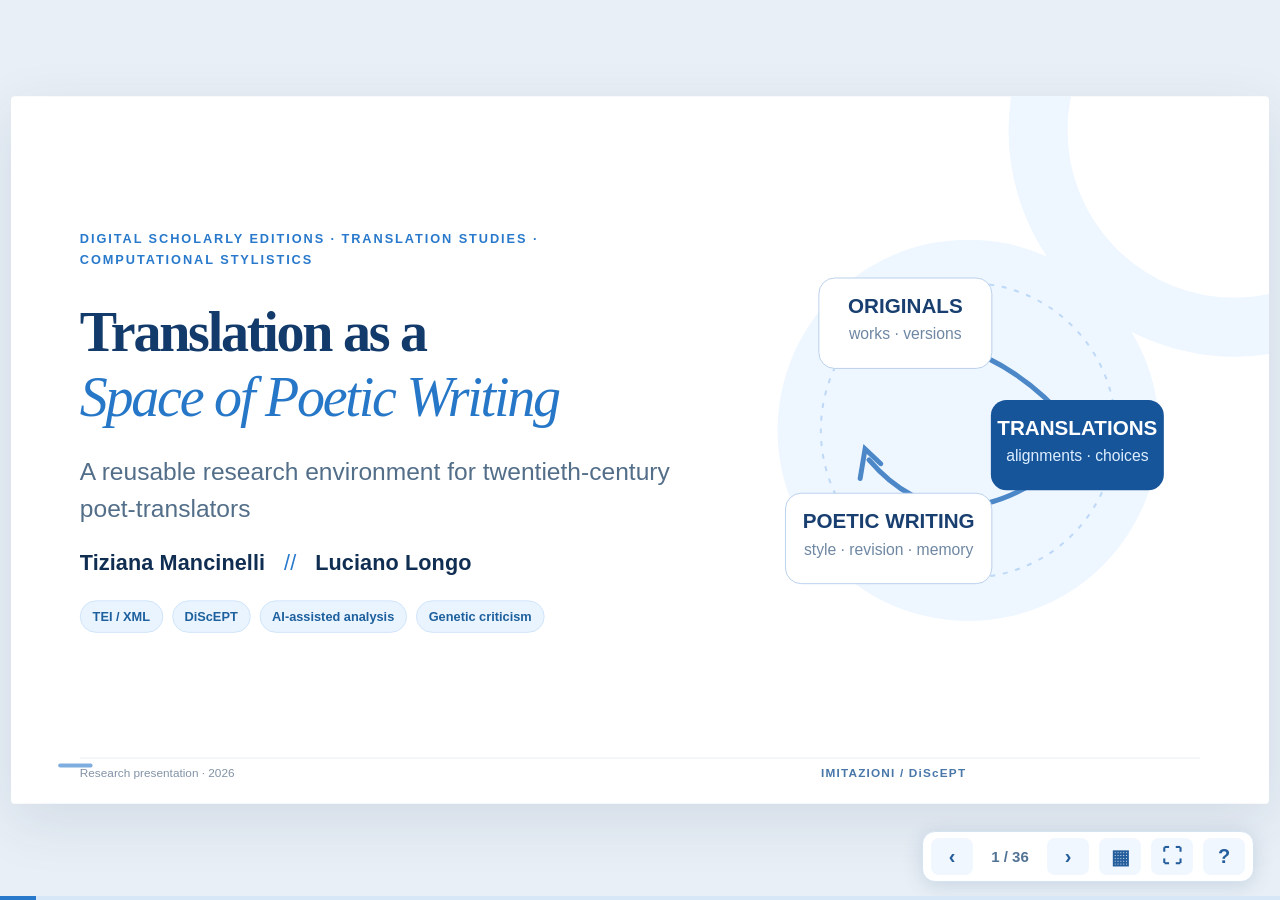
==== Imitazioni_DiScEPT_36_slide_Mancinelli_Longo.html @ 204f2c12 "Add files via upload" ====
<!DOCTYPE html>

<html lang="en"><head><meta charset="utf-8"/><meta content="width=device-width, initial-scale=1" name="viewport"/><title>Imitazioni — DiScEPT, Ontology &amp; Computational Stylistics (36 slides)</title><meta content="Interactive scholarly presentation on Bertolucci translations, the DiScEPT platform, TEI, semantic ontology and computational methods." name="description"/>
<style>
:root{--navy:#102d52;--blue:#1b5aa5;--azure:#2879cb;--sky:#e9f3ff;--ice:#f5f9fe;--ink:#18334f;--gray:#60778d;--line:#d7e5f4;--slide-scale:1}
*{box-sizing:border-box}html,body{margin:0;height:100%;overflow:hidden;background:#e9eff6;font-family:Inter,ui-sans-serif,-apple-system,BlinkMacSystemFont,'Segoe UI',Arial,sans-serif;color:var(--ink)}
button{font:inherit}a{color:var(--blue);text-decoration:underline;text-underline-offset:4px}
a:hover{color:#0a478b}em{font-style:italic}
.slide{position:fixed;inset:0;display:none;overflow:hidden}.slide.active{display:block}
.canvas{width:1280px;height:720px;position:absolute;left:50%;top:50%;transform:translate(-50%,-50%) scale(var(--slide-scale));transform-origin:center center;background:#fff;overflow:hidden;border-radius:4px;box-shadow:0 18px 60px #16385f1c}
.canvas::before{content:'';position:absolute;width:340px;height:340px;right:-195px;top:-195px;border-radius:50%;border:60px solid #eef6ff;pointer-events:none}
.canvas::after{content:'';position:absolute;left:48px;bottom:37px;width:35px;height:4px;border-radius:5px;background:var(--azure);opacity:.6}
.slide-head{position:relative;z-index:2;margin:0 70px;padding-top:35px;height:150px}
.section-kicker{font-size:13px;color:#3675ba;font-weight:800;letter-spacing:.17em;text-transform:uppercase;margin-bottom:11px}
.slide-head h2{margin:0;font-size:43px;line-height:1.1;letter-spacing:-.038em;color:var(--navy);font-weight:770}
.slide-head .sub{margin:10px 0 0;color:#617b96;font-size:20px;line-height:1.3;max-width:1040px}
.slide-content{position:relative;z-index:1;margin:14px 70px 0;height:490px;display:flex;flex-direction:column;justify-content:center}
.slide-content:has(.footer-emphasis){justify-content:space-around}
.slide-footer{position:absolute;left:70px;right:70px;bottom:30px;padding-right:238px;display:flex;align-items:center;justify-content:space-between;gap:20px;padding-top:8px;border-top:1px solid #e6eef7;color:#8293a5;font-size:12px;z-index:1}
.footer-ref{max-width:870px;white-space:nowrap;overflow:hidden;text-overflow:ellipsis}.footer-brand{font-weight:750;letter-spacing:.10em;color:#4977a9}
.slide-index{display:none;color:#6183a5;font-size:14px;font-weight:760;letter-spacing:.07em}
/* cover */
.cover .slide-head{display:none}.cover .slide-content{margin:0;height:680px}.cover .slide-footer{bottom:24px}
.cover-grid{display:grid;grid-template-columns:650px 460px;gap:24px;align-items:center;padding:0 70px;height:100%}
.big-kicker{color:var(--azure);font-size:13px;letter-spacing:.15em;font-weight:850;line-height:1.65;max-width:570px}
.cover h1{font-family:Georgia,'Times New Roman',serif;font-size:57px;font-weight:550;line-height:1.16;letter-spacing:-.04em;color:#123a6a;margin:30px 0 23px}
.cover h1 em{color:#2677c7;font-weight:500}
.lead{color:#536e89;font-size:25px;line-height:1.45;max-width:610px}
.cover-tags{display:flex;flex-wrap:wrap;gap:9px;margin-top:38px}.cover-tags span,.chip{background:#eaf4ff;color:#1d609d;border:1px solid #d0e4fa;border-radius:30px;padding:8px 12px;font-weight:720;font-size:13px}
.cover-graphic{width:460px;height:440px}
.cover-authors{margin-top:24px;color:var(--navy);font-size:22px;font-weight:750;letter-spacing:.005em}
.cover-authors .author-sep{color:var(--azure);font-weight:500;padding:0 13px}
.cover-authors + .cover-tags{margin-top:25px}
/* panels and grids */
.panel{background:#f7fafd;border:1px solid #dce8f6;border-radius:14px;padding:22px 23px;box-shadow:0 5px 16px #245e9508;height:100%;min-width:0}
.panel.accent-blue{border-top:5px solid #2879c9}.panel.accent-soft{border-top:5px solid #81b3de}.panel-heading{display:flex;gap:11px;align-items:center;margin-bottom:14px}.panel h3{font-size:23px;line-height:1.2;margin:0;color:#153b6b}.panel-icon{display:grid;place-items:center;background:#e3f1ff;color:#2370be;border-radius:10px;width:44px;height:44px;font-size:18px;font-weight:830}
.panel-body{font-size:19px;line-height:1.44;color:#536980}.panel-body p{margin:0 0 10px}.present-list{margin:8px 0 0;padding:0 0 0 22px;list-style:none}.present-list li{position:relative;margin:0 0 15px}.present-list li:before{content:'•';position:absolute;left:-22px;font-size:27px;top:-7px;color:var(--azure)}
.three-cards,.card-grid{display:grid;grid-template-columns:repeat(3,1fr);gap:20px}.three-cards{height:355px}
.two-col{display:grid;grid-template-columns:1fr 1fr;gap:22px;min-height:0}.two-col.biggap{gap:34px}.compact-top{margin-top:16px}.footer-emphasis{background:#eaf3fd;border-left:6px solid var(--azure);border-radius:5px;padding:16px 22px;font-size:20px;line-height:1.32;color:#214e7a;margin-top:16px}.small-note{margin-top:14px;font-size:15px;line-height:1.5;color:#73869a}
/* slide 3 timeline */
.timeline{display:grid;grid-template-columns:repeat(4,1fr);gap:0;position:relative;margin:20px 0 35px}.timeline::before{content:'';position:absolute;left:65px;right:65px;top:31px;height:5px;background:#cfe2f7}
.tl-item{position:relative;padding:72px 14px 6px;text-align:center}.tl-date{position:absolute;top:0;left:50%;transform:translateX(-50%);display:grid;place-items:center;width:70px;height:65px;border-radius:14px;color:#fff;background:#2163ad;font-size:19px;font-weight:790;box-shadow:0 0 0 7px #f0f7ff}.tl-item b{font-size:20px;display:block;color:#174676;line-height:1.27;margin:12px 0}.tl-item small{display:block;font-size:16px;color:#617b93;line-height:1.45}
.side-caption{border:1px solid #dbe9f8;background:#f6faff;border-radius:12px;padding:17px 24px;text-align:center;font-size:19px;color:#59758e}.side-caption strong{color:#174c88;margin-right:15px}
/* slide 4 */
.editorial-quote{margin:0;background:#e8f3ff;border:1px solid #c7def7;border-radius:12px;padding:50px 25px;color:#154f95;font-family:Georgia,serif;font-size:43px;text-align:center;font-style:italic;position:relative}.editorial-quote::before{content:'“';font-size:85px;position:absolute;top:-15px;left:21px;color:#a8cbed}.editorial-quote footer{font-family:Arial,sans-serif;font-size:16px;font-style:normal;color:#607e9c;margin-top:20px}
.quote-explainer{font-size:19px;color:#5e7993;line-height:1.5;margin-top:16px}.analysis-stack{display:flex;flex-direction:column;gap:18px}.analysis-row{display:flex;align-items:center;gap:16px;border:1px solid #e1eaf6;background:#fafcff;border-radius:12px;padding:17px}.number-dot{display:grid;place-items:center;flex:0 0 43px;height:43px;background:#2879c9;color:#fff;font-weight:830;border-radius:50%}.analysis-row b{display:block;color:#143d70;font-size:21px}.analysis-row small{font-size:17px;color:#68809a;display:block;margin-top:4px}
/* Q */
.question-grid{display:grid;grid-template-columns:1fr 1fr;gap:20px}.question{display:flex;flex-direction:column;gap:9px;min-height:177px;background:#f4f9ff;border:1px solid #dce9f7;padding:25px;border-radius:13px}.question span{color:#1d6cbf;font-size:16px;font-weight:850;letter-spacing:.1em}.question b{font-size:23px;line-height:1.28;color:#183f72}.question small{font-size:17px;color:#71879a}
/* metrics */
.metrics-row{display:grid;grid-template-columns:repeat(4,1fr);gap:16px}.metric{border-radius:12px;background:#eaf4ff;border:1px solid #d0e4f9;min-height:150px;padding:23px 12px;display:flex;flex-direction:column;align-items:center;justify-content:center;gap:10px;text-align:center}.metric strong{font-size:48px;letter-spacing:-.06em;color:#1c5ba1}.metric span{font-size:16px;color:#496d8f;line-height:1.35}.metric code{font-size:.92em;color:#2463a3}
/* diagrams */
.diagram-svg{display:block;width:100%;max-height:466px;object-fit:contain}.diagram-svg text{dominant-baseline:middle}
/* scaling */
.vertical-flow{display:flex;flex-direction:column;gap:14px}.vertical-flow>div{display:grid;grid-template-columns:54px 1fr;align-items:start;background:#f5faff;border:1px solid #e0ecf9;border-radius:12px;padding:18px;column-gap:12px;min-height:91px}.flow-count{grid-row:span 2;font-size:21px;font-weight:850;color:#2b73b5}.vertical-flow b{color:#174979;font-size:20px}.vertical-flow small{display:block;font-size:16px;line-height:1.3;color:#687f93}
.scaling-illustration{background:#f3f8ff;border:1px solid #dfecf7;border-radius:14px;display:flex;flex-direction:column;align-items:center;justify-content:center;gap:14px;position:relative}.origin-pod{background:#1b5ea7;color:#fff;border-radius:12px;padding:16px 50px;text-align:center;font-size:23px;font-weight:790}.origin-pod small{font-size:15px;font-weight:500;opacity:.87}.scale-lines{height:43px;border-left:3px solid #70a4d1;position:relative}.scale-lines::after{content:'';position:absolute;top:42px;left:-77px;width:154px;border-top:3px solid #70a4d1}.generic-pod{background:white;color:#1b589b;padding:12px;width:300px;text-align:center;border:1px solid #bdd7ee;border-radius:10px;font-weight:720;font-size:17px}
/* code */
.code-illustration{border:1px solid #d7e6f4;border-radius:13px;overflow:hidden;background:#fff}.code-title{padding:13px 18px;background:#eaf4ff;color:#18508b;font-size:17px;font-weight:770}.code-card{margin:0;padding:20px 23px;border:0;white-space:pre-wrap;word-break:break-word;font-family:ui-monospace,SFMono-Regular,Consolas,'Liberation Mono',monospace;font-size:17px;line-height:1.48;background:#f7faff;color:#174a76;max-height:355px;overflow:hidden}.code-caption{padding:12px 17px;color:#6b829b;font-size:14px;background:#fff}.genetic-arrow{background:#1c68b6;color:#fff;font-size:18px;font-weight:730;padding:17px;text-align:center}
/* poems */
.poem-card{border:1px solid #d7e5f3;border-radius:14px;padding:23px 30px;min-height:392px;background:#fafcff;position:relative;overflow:hidden}.poem-card::after{content:'❧';position:absolute;right:24px;bottom:-50px;font-size:160px;color:#deecfa;opacity:.7}.poem-card.blue-paper{background:#eaf4ff}.poem-tag{font-size:13px;color:#2372b8;font-weight:850;letter-spacing:.14em}.poem-card h3{margin:15px 0 5px;font-size:25px;color:#164579}.poem-name{font-family:Georgia,serif;font-size:38px;font-style:italic;color:#164579}.poem-meta{font-size:17px;color:#617b91;line-height:1.4;margin-top:14px}.page-lines{font-family:Georgia,serif;font-size:19px;line-height:1.55;color:#2a4560;display:flex;flex-direction:column;gap:6px;margin-top:21px;position:relative;z-index:2}
/* witness diagram */
.witness-comparison{width:100%;height:350px;display:flex;flex-direction:column;align-items:center}.source-root,.translation-root{border-radius:11px;background:#205e9f;color:#fff;font-size:23px;padding:14px 50px;font-weight:770}.source-root{margin-bottom:20px}.witness-arms{display:grid;grid-template-columns:repeat(3,185px);gap:90px;position:relative}.witness-arms::before{content:'';border-top:3px solid #aacbe9;position:absolute;left:80px;right:80px;top:-13px}.witness{background:#ecf5ff;border:1px solid #bcd8f2;border-radius:12px;padding:13px;text-align:center;font-size:25px;font-weight:850;color:#1e609b;position:relative}.witness small{display:block;font-weight:500;font-size:13px;color:#67839c}.funnel{height:43px;border-left:3px solid #aacbe9}.translation-root{background:#f1f7ff;border:1px solid #a9cae8;color:#1b5b9d}
.three-mini{display:grid;grid-template-columns:repeat(3,1fr);gap:16px}.three-mini>div{border:1px solid #d9e7f5;background:#f6faff;border-radius:10px;padding:16px}.three-mini b{display:block;color:#185390;font-size:18px}.three-mini small{display:block;color:#697f95;font-size:15px;margin-top:5px}.foot-warning{border-left:5px solid #80b1e3;background:#f4f9ff;color:#54728f;font-size:16px;padding:13px 18px;line-height:1.4;margin-top:16px}
/* align */
.align-stages{display:grid;grid-template-columns:1fr 37px 1fr 37px 1fr;align-items:center;gap:10px}.stage{min-height:303px;border-radius:14px;background:#f3f8ff;border:1px solid #d9e7f6;padding:22px 21px;text-align:center}.stage>span{background:#1f68b2;color:#fff;border-radius:50%;display:grid;place-items:center;margin:0 auto 12px;width:46px;height:46px;font-size:22px;font-weight:820}.stage h3{font-size:24px;color:#195490;margin:8px 0}.stage p{font-size:18px;color:#5c758e;line-height:1.35;min-height:77px}.stage-icon{border-radius:7px;background:#dfeeff;color:#235e9a;padding:11px;font-size:16px;font-weight:790}.stage-arrow{font-size:35px;color:#83abd3;text-align:center;font-weight:700}.mini-info{background:#f3f8ff;border-left:4px solid #4a90d0;border-radius:8px;padding:14px 17px;color:#607e98;font-size:16px;line-height:1.35}.mini-info b{color:#174d86;font-size:17px}
/* interactive demo */
.demo-toolbar{display:flex;align-items:center;gap:10px;color:#5f7690;font-size:16px;margin-bottom:20px}.align-mode{border:1px solid #b6d2ed;background:#fff;color:#205e9f;font-size:15px;border-radius:8px;padding:9px 13px;cursor:pointer;font-weight:650}.align-mode:hover,.align-mode.active{background:#1e69b3;color:white}.demo-columns{display:grid;grid-template-columns:1fr 110px 1fr;gap:10px;align-items:center}.demo-side{border:1px solid #d6e6f5;border-radius:13px;background:#fafcff;padding:20px 17px;min-height:286px}.demo-side h3{text-transform:uppercase;letter-spacing:.09em;font-size:15px;color:#5484b3;margin:0 0 18px}.demo-line{display:flex;gap:9px;align-items:baseline;line-height:1.43;font-family:Georgia,serif;font-size:18px;padding:9px 8px;border:1px solid transparent;border-radius:7px;transition:background .16s}.demo-line.active{background:#deecff;border-color:#a6cbf3;color:#123d73}.demo-line em{color:#1c70be;font-weight:700}.line-n{font-family:Arial,sans-serif;font-size:12px;color:#83a0b7;font-weight:700;min-width:25px}.demo-bridge{text-align:center;color:#2976c0}.demo-bridge>div{font-size:62px;font-weight:700}.demo-bridge small{font-size:14px;line-height:1.5;color:#7592ac}
/* audit */
.audit-stats .metric{min-height:150px}.audit-grid{display:grid;grid-template-columns:repeat(3,1fr);gap:16px;margin-top:24px}.audit-issue{min-height:145px;border-radius:11px;border:1px solid #dce8f6;background:#f8fbff;display:grid;grid-template-columns:60px 1fr;align-content:center;align-items:center;padding:17px;column-gap:13px}.audit-issue strong{grid-row:span 2;font-size:46px;color:#2671ba;text-align:center}.audit-issue b{font-size:18px;color:#174d87}.audit-issue small{font-size:14px;line-height:1.35;color:#708ba3;margin-top:7px}
/* link explain */
.explain-points{display:flex;flex-direction:column;gap:12px}.explain-item{display:flex;align-items:center;background:#f5f9ff;border:1px solid #e0ebf7;border-radius:9px;padding:12px 15px;gap:17px}.explain-item b{min-width:85px;font-size:25px;color:#2268a8}.explain-item span{font-size:18px;color:#637d96;line-height:1.32}
/* walkthrough */
.demo-walkthrough{display:flex;flex-direction:column;gap:7px}.walk-row{border:1px solid #e0ebf6;border-radius:12px;background:#f9fcff;display:grid;grid-template-columns:64px 1fr 80px;align-items:center;padding:7px 20px;min-height:66px}.walk-num{font-size:26px;font-weight:800;color:#2670b8}.walk-row b{color:#174574;font-size:21px}.walk-row small{display:block;font-size:16px;color:#6a829b;margin-top:3px}.walk-label{font-size:13px;font-weight:840;color:#2e74b6;background:#e7f2fe;border-radius:6px;padding:9px;text-align:center}
/* 20 */
.status-cards .panel-body{font-size:17px}.status-cards .present-list li{margin-bottom:12px}.status-cards .panel h3{font-size:23px}
/* 21 matrix */
.analysis-matrix{display:grid;grid-template-columns:1fr 1fr;border-radius:12px;overflow:hidden;border:1px solid #dce8f5}.matrix-head{background:#1e65ab;color:white;font-size:18px;font-weight:770;padding:15px 18px;letter-spacing:.035em}.matrix-cell{padding:16px 20px;background:#fafcff;min-height:112px;border-top:1px solid #dce8f5}.matrix-cell:nth-child(4n+4),.matrix-cell:nth-child(4n+5){background:#edf6ff}.matrix-cell b{display:block;font-size:18px;color:#174f8d}.matrix-cell small{display:block;margin-top:8px;font-size:15px;line-height:1.4;color:#647f9a}
/* 22 */
.small-metrics .metric{min-height:118px}.small-metrics .metric strong{font-size:42px}.light-code{background:#e9f3ff;color:#1b5b9c;font-size:18px;font-family:Consolas,monospace;border-radius:7px;padding:12px 15px;margin-bottom:13px}
/* methods */
.method-grid{display:grid;grid-template-columns:repeat(3,1fr);gap:14px}.method{border:1px solid #d6e6f4;border-radius:12px;background:#f7fbff;padding:20px;min-height:174px;display:flex;flex-direction:column;gap:8px}.method span{font-weight:850;font-size:16px;color:#2677c3;letter-spacing:.06em}.method b{font-size:21px;color:#184878}.method small{font-size:16px;color:#64819b;line-height:1.4}.method em{font-size:15px;color:#2367ac}
/* 24 research loop */
.research-loop{display:grid;grid-template-columns:1fr 27px 1fr 27px 1fr 27px 1fr;gap:7px;align-items:center}.loop-step{background:#eaf4ff;border:1px solid #cce1f7;border-radius:10px;padding:20px 12px;min-height:168px;text-align:center}.loop-step span{color:#2469ae;font-size:15px;font-weight:850}.loop-step b{display:block;font-size:20px;color:#174b80;margin:12px 0 8px}.loop-step small{color:#66819a;font-size:14px}.loop-arrow{font-size:26px;color:#6d9fce;text-align:center}.research-loop+.three-cards{height:204px}.research-loop+.three-cards .panel{padding:18px}.research-loop+.three-cards .panel h3{font-size:19px}.research-loop+.three-cards .panel-body{font-size:16px}
/* end */
.conclusion-grid{display:grid;grid-template-columns:repeat(4,1fr);gap:15px}.conclusion-pillar{background:#f2f8ff;border:1px solid #d8e8f7;border-radius:12px;padding:21px;min-height:235px}.conclusion-pillar span{font-size:20px;font-weight:850;color:#3480c7}.conclusion-pillar h3{color:#174a81;font-size:27px;margin:12px 0}.conclusion-pillar p{font-size:17px;line-height:1.43;color:#637f98}.closing-statement{font-family:Georgia,serif;font-size:25px;text-align:center;color:#245c99;margin-top:26px;line-height:1.35}.closing-statement strong{color:#143b6b}.refs-area{display:flex;gap:20px;font-size:12px;color:#718ca3;margin-top:18px;border-top:1px solid #e3ecf5;padding-top:12px}.refs-area strong{white-space:nowrap;color:#286aaf}
/* chrome */
.controls{position:fixed;right:26px;bottom:18px;display:flex;align-items:center;gap:10px;z-index:20;background:#fff;border:1px solid #d4e3f1;border-radius:13px;padding:6px 8px;box-shadow:0 4px 20px #0d427326}
.controls button{width:42px;height:37px;border:none;border-radius:8px;background:#f1f7ff;cursor:pointer;color:#255e9c;font-weight:750;font-size:20px}.controls button:hover{background:#dfefff}.controls .progress-text{font-size:15px;color:#527394;font-weight:700;min-width:54px;text-align:center}
.progress-track{height:4px;position:fixed;z-index:30;bottom:0;left:0;background:#d8e7f7;width:100%}.progress-bar{background:#2879cc;height:100%;width:4%;transition:width .2s}
.overview{display:none;position:fixed;inset:0;background:#142c45ec;color:#fff;z-index:40;overflow-y:auto;padding:46px 6vw}.overview.open{display:block}.overview h2{font-size:29px;margin:0 0 24px}.overview .overview-grid{display:grid;grid-template-columns:repeat(auto-fill,minmax(250px,1fr));gap:13px}.overview button{border:1px solid #5c7da0;border-radius:10px;padding:19px;color:#fff;background:#24466a;text-align:left;cursor:pointer;min-height:112px;font-size:17px}.overview button.current{outline:2px solid #86c4ff}.overview button b{display:block;color:#8cc6ff;font-size:14px;margin-bottom:7px}.overview button:hover{background:#30618f}.overview-close{position:absolute;right:40px;top:25px;background:#fff!important;color:#174c83!important;padding:7px 13px!important;min-height:0!important}
.help{display:none;position:fixed;z-index:50;left:50%;top:50%;transform:translate(-50%,-50%);background:#fff;color:#183d63;box-shadow:0 0 0 120vw #07182f99;border-radius:13px;padding:35px;width:520px;font-size:18px;line-height:1.7}.help.open{display:block}.help button{float:right;border:1px solid #c0d9f2;background:#eaf4ff;color:#245d94;padding:7px 15px;border-radius:8px;cursor:pointer}
/* accessible focus */
button:focus-visible,a:focus-visible{outline:3px solid #4e9fe4;outline-offset:2px}
@media print{@page{size:13.333in 7.5in;margin:0}html,body{width:13.333in;height:auto;overflow:visible!important;background:white}.slide,.slide.active{display:block!important;position:relative!important;width:1280px;height:720px;page-break-after:always;break-after:page}.canvas{position:relative;left:0;top:0;transform:none;width:1280px;height:720px;box-shadow:none!important}.controls,.progress-track,.overview,.help{display:none!important}}
@media (prefers-reduced-motion:reduce){*{transition:none!important}}

/* Nutting version-aware graphical representation */
.nut-layout{height:405px;display:grid;grid-template-columns:1fr 62px 1fr;gap:10px;align-items:stretch}
.nut-source,.nut-target{padding:20px 21px;border:1px solid #bcd8f1;border-radius:13px;background:#f8fbff;position:relative}
.nut-target{background:#ecf5ff}.nut-band{font-size:13px;font-weight:800;letter-spacing:.15em;color:#3177b5}.nut-head{margin:6px 0 16px;color:#184d81;font-size:25px;font-weight:830}.nut-row{padding:10px 11px;margin-bottom:9px;border:1px solid #dae9f6;background:white;border-radius:9px;display:grid;grid-template-columns:28px 1fr;gap:10px;align-items:center;font-family:Georgia,serif;font-size:17px;line-height:1.35;color:#234968}.nut-row .idx{font-family:Arial,sans-serif;font-size:12px;color:#7796b4}.nut-row.accent{background:#dceeff;border-color:#8ebce6}.nut-row em{color:#176eae;font-weight:760;font-style:normal}.nut-middle{display:flex;flex-direction:column;align-items:center;justify-content:center;gap:15px;color:#246ead;font-weight:850}.nut-middle small{font-size:11px;letter-spacing:.04em;text-align:center}.nut-middle .round{display:grid;place-items:center;width:50px;height:50px;border:2px solid #9cc9ed;border-radius:50%;background:#eaf6ff;font-size:29px}.nut-legend{display:grid;grid-template-columns:1fr 1fr;gap:17px;margin-top:11px}.nut-legend>div{background:#f1f7ff;padding:12px 17px;border-radius:8px;border-left:4px solid #4a95d5;font-size:15px;color:#426b90}.nut-legend b{color:#125d9d}
.nut-witness{display:grid;grid-template-columns:repeat(3,1fr);gap:18px;margin:14px 0}.nut-witness-card{border:1px solid #a9cdea;background:#f1f8ff;border-radius:13px;padding:21px;text-align:center;color:#1a5c98}.nut-witness-card b{display:block;font-size:40px}.nut-witness-card small{font-size:15px;color:#5a80a0}.nut-witness-card:first-child{background:#d7edff;border-color:#77b5e8}.nut-bottom{display:flex;align-items:center;justify-content:center;gap:25px;margin:11px auto}.nut-line{height:45px;border-left:3px solid #8dbbe6}.nut-tile{padding:13px 28px;background:#1d62a4;color:white;border-radius:9px;font-size:20px;font-weight:800;display:inline-block}.nut-verdict{background:#f3f9ff;border:1px solid #cde2f3;color:#366b96;padding:11px 15px;border-radius:9px;font-size:16px;margin-top:9px}
.audit-process{display:grid;grid-template-columns:repeat(3,1fr);gap:13px;margin-top:9px}.audit-process>div{padding:11px;border-radius:10px;background:#f3f9ff;border:1px solid #d7e8f7;text-align:center;color:#37688f}.audit-process strong{color:#1a5e9c;font-size:18px;display:block}.safe-stats{display:grid;grid-template-columns:1fr 1fr;gap:22px;align-items:start}.mini-plot{height:292px;border:1px solid #d7e8f7;background:#f8fbff;border-radius:13px;padding:20px;display:flex;align-items:flex-end;justify-content:space-around;gap:20px}.mini-bar{width:54px;background:linear-gradient(#79b4e4,#2368ac);border-radius:7px 7px 0 0;position:relative}.mini-bar span{position:absolute;top:-28px;text-align:center;width:100%;color:#245c91;font-weight:800;font-size:19px}.mini-bar i{position:absolute;bottom:-29px;text-align:center;width:100%;color:#587c9d;font-style:normal;font-size:14px}.safe-panel{background:#edf6ff;border:1px solid #cbe3f6;border-radius:13px;padding:18px}.safe-panel h3{color:#18588f;font-size:22px}.safe-panel li{font-size:17px;color:#436988;line-height:1.5;margin:10px 0}.safe-mini{font-size:15px;color:#6588a3;line-height:1.38;margin-top:11px}

/* Extensions for research concepts, ontology and publishable stylistics */
.purpose-hero{background:linear-gradient(112deg,#e9f3ff 0%,#f7fbff 65%,#fff);border:1px solid #d9e8f6;border-radius:18px;padding:30px 34px;margin-bottom:20px}
.purpose-hero blockquote{font-family:Georgia,serif;font-size:33px;line-height:1.28;color:#164a82;margin:0}
.purpose-sub{color:#5e7c98;font-size:18px;line-height:1.42;margin:15px 0 0}
.purpose-flow{display:grid;grid-template-columns:repeat(3,1fr);gap:18px}.purpose-flow .panel{height:170px}.purpose-flow h3{font-size:21px;margin-bottom:10px}.purpose-flow p{margin:0;font-size:16px;color:#54728b;line-height:1.45}
.evidence-grid{display:grid;grid-template-columns:repeat(3,1fr);gap:18px;height:330px}.evidence-panel{border:1px solid #d4e5f7;border-radius:15px;background:#f9fcff;padding:23px;position:relative}.evidence-panel:before{content:attr(data-no);font-size:13px;font-weight:900;letter-spacing:.13em;color:#2976b9}.evidence-panel h3{margin:17px 0 13px;color:#1c4f86;font-size:24px}.evidence-panel p{color:#536f87;line-height:1.44;font-size:18px}
.scope-columns{display:grid;grid-template-columns:1.1fr .9fr;gap:24px;height:320px}.scope-yes{background:#ecf6ff;border:1px solid #bcdaf4;border-radius:13px;padding:23px}.scope-next{background:#fafcff;border:1px solid #dbe6ef;border-radius:13px;padding:23px}.scope-columns h3{font-size:23px;color:#20598b}.scope-columns li{font-size:18px;line-height:1.46;margin:13px 0;color:#526e88}
.scholar-flow{display:grid;grid-template-columns:1fr 1fr;gap:22px}.scholar-flow .panel{height:360px}.scholar-flow h3{font-size:22px;margin-bottom:15px}.scholar-flow li{margin:0 0 14px;font-size:18px;line-height:1.42;color:#57738d}
.ontograph{width:100%;height:430px;display:block}.ontograph text{font-family:Arial,Helvetica,sans-serif}.onto-legend{position:absolute;right:0;bottom:0;display:flex;gap:14px;font-size:13px;color:#65809b}
.table-mini{width:100%;border-collapse:collapse;font-size:16px;background:#fff;border-radius:9px;overflow:hidden}.table-mini th{text-align:left;background:#eaf3fd;color:#255c90;padding:11px}.table-mini td{padding:11px;border-bottom:1px solid #e3edf6;color:#476782}.table-mini td:first-child{font-weight:800;color:#205e95}
.layer-duo{display:grid;grid-template-columns:1fr 1fr;gap:24px}.layer-card{border:1px solid #d7e5f2;border-radius:14px;background:#f9fcff;padding:26px;height:280px}.layer-card strong{font-family:Georgia,serif;font-size:29px;font-weight:500;color:#194d87;display:block}.layer-card p{font-size:19px;color:#56758d;line-height:1.48}.layer-card .samples{background:#eaf4ff;border-radius:9px;padding:14px;color:#23639e;font-size:15px}
.feature-band{display:flex;align-items:stretch;gap:12px}.feature-box{background:#f5faff;border:1px solid #d6e7f7;border-radius:12px;padding:20px 15px;flex:1;min-height:135px}.feature-box strong{display:block;color:#1b518c;font-size:20px;margin-bottom:12px}.feature-box small{color:#5d7b95;font-size:15px;line-height:1.35}.feature-arr{align-self:center;color:#3781c6;font-size:30px;font-weight:700}
.dashboard-preview{display:grid;grid-template-columns:1fr 1fr;gap:20px;height:355px}.dash-panel{background:#f7fbff;border:1px solid #d7e8f5;border-radius:14px;padding:20px}.dash-title{font-size:22px;font-weight:760;color:#194f83;margin-bottom:12px}.dash-foot{font-size:14px;color:#6d849b;line-height:1.34;margin-top:10px}.bars-compare{height:225px;display:flex;align-items:flex-end;gap:9px;margin:15px 8px 0;border-bottom:2px solid #d5e6f4;padding-bottom:3px}.bar-pair{flex:1;height:100%;display:flex;align-items:flex-end;gap:3px;position:relative}.bar-pair span{width:47%;background:#246eb2;display:block;border-radius:5px 5px 0 0}.bar-pair span:last-of-type{background:#48a9ad}.bar-pair small{position:absolute;left:0;right:0;bottom:-25px;text-align:center;color:#56788f;font-size:12px}.dash-kpis{display:grid;grid-template-columns:1fr 1fr;gap:12px}.dash-kpi{border:1px solid #d3e8f7;background:#eaf5ff;border-radius:11px;padding:18px;text-align:center}.dash-kpi strong{font-size:38px;display:block;color:#195da6}.dash-kpi small{color:#577996;font-size:16px}.mono-line{font-family:Consolas,monospace;background:#edf5fc;color:#225c91;border-radius:8px;padding:10px;font-size:14px;line-height:1.45}
.rights-grid{display:grid;grid-template-columns:1fr 1fr;gap:22px}.rights-card{height:350px;border:1px solid #cddfec;border-radius:13px;padding:22px;background:#f9fbfe}.rights-card h3{font-size:25px;color:#1b568e}.rights-card li{font-size:18px;color:#536f87;line-height:1.44;margin:13px 0}.rights-card.public{background:#eaf6ff;border-color:#bedbee}.pill-soft{background:#e1f2ff;border:1px solid #c6e2f8;padding:6px 11px;border-radius:50px;color:#1e639b;font-size:13px;font-weight:750}
.case-note{background:#e8f4ff;border-left:6px solid #2b7dc4;color:#285a87;border-radius:8px;padding:17px 23px;font-size:18px;line-height:1.4;margin-top:17px}
</style></head><body><div aria-label="Imitazioni slide presentation" class="deck"><section aria-label="Slide 1: Imitazioni" class="slide cover" data-section="OPENING" data-title="Imitazioni">
<div class="canvas"><main class="slide-content">
<div class="cover-grid">
<div class="cover-left">
<div class="big-kicker">DIGITAL SCHOLARLY EDITIONS · TRANSLATION STUDIES · COMPUTATIONAL STYLISTICS</div>
<h1>Translation as a<br/><em>Space of Poetic Writing</em></h1>
<p class="lead">A reusable research environment for twentieth-century poet-translators</p>
<div class="cover-authors">Tiziana Mancinelli <span class="author-sep">//</span> Luciano Longo</div>
<div class="cover-tags"><span>TEI / XML</span><span>DiScEPT</span><span>AI-assisted analysis</span><span>Genetic criticism</span></div>
</div>
<svg aria-label="From originals to translation to poetic writing" class="cover-graphic" viewbox="0 0 460 440" xmlns="http://www.w3.org/2000/svg">
<circle cx="230" cy="220" fill="#eef6ff" r="194"></circle><circle cx="230" cy="220" fill="none" r="150" stroke="#bdd9f7" stroke-dasharray="5 8" stroke-width="2"></circle>
<path d="M135 122Q255 120 335 215" fill="none" stroke="#4c87c8" stroke-linecap="round" stroke-width="5"></path>
<path d="M325 210L338 226L342 201" fill="none" stroke="#4c87c8" stroke-linecap="round" stroke-width="5"></path>
<path d="M327 253Q210 344 129 250" fill="none" stroke="#4c87c8" stroke-linecap="round" stroke-width="5"></path>
<path d="M141 254L125 239L120 269" fill="none" stroke="#4c87c8" stroke-linecap="round" stroke-width="5"></path>
<rect fill="#fff" height="92" rx="16" stroke="#bad1ec" width="176" x="78" y="65"></rect><text fill="#183f70" font-size="21" font-weight="700" text-anchor="middle" x="166" y="101">ORIGINALS</text><text fill="#6e87a3" font-size="16" text-anchor="middle" x="166" y="127">works · versions</text>
<rect fill="#17559b" height="92" rx="16" width="176" x="253" y="189"></rect><text fill="#fff" font-size="21" font-weight="700" text-anchor="middle" x="341" y="225">TRANSLATIONS</text><text fill="#dceeff" font-size="16" text-anchor="middle" x="341" y="251">alignments · choices</text>
<rect fill="#fff" height="92" rx="16" stroke="#bad1ec" width="210" x="44" y="284"></rect><text fill="#183f70" font-size="21" font-weight="700" text-anchor="middle" x="149" y="319">POETIC WRITING</text><text fill="#6e87a3" font-size="16" text-anchor="middle" x="149" y="347">style · revision · memory</text>
</svg>
</div></main><div class="slide-footer"><span class="footer-ref">Research presentation · 2026</span><span class="footer-brand">IMITAZIONI / DiScEPT</span><span class="slide-index">01—36</span></div></div>
</section><section aria-label="Slide 2: What are we trying to understand?" class="slide" data-section="RESEARCH OBJECTIVES" data-title="What are we trying to understand?"><div class="canvas"><header class="slide-head"><div class="section-kicker">02 / 36 · RESEARCH OBJECTIVES</div><h2>What are we trying to understand?</h2><p class="sub">Translation as a form of poetic writing, not an auxiliary literary activity</p></header><main class="slide-content"><div class="purpose-hero"><blockquote>When Bertolucci translates another poet, what changes—and what might these choices reveal about his own poetic voice?</blockquote><p class="purpose-sub">The research connects documentary philology, translation studies, comparative stylistics and reproducible computational evidence.</p></div><div class="purpose-flow"><div class="panel"><h3>Document</h3><p>Identify works, witnesses, manuscripts, publications and translation acts.</p></div><div class="panel"><h3>Compare</h3><p>Align original and translated units at verse and word levels, with scholarly review.</p></div><div class="panel"><h3>Interpret</h3><p>Test recurring lexical, syntactic and rhythmic patterns across Bertolucci’s work.</p></div></div></main><div class="slide-footer"><span class="footer-ref">Imitazioni · DiScEPT · Digital Scholarly Editions</span><span class="footer-brand">IMITAZIONI / DiScEPT</span><span class="slide-index">02—36</span></div></div></section><section aria-label="Slide 3: A twentieth-century problem" class="slide" data-section="CONTEXT" data-title="A twentieth-century problem">
<div class="canvas"><header class="slide-head"><div class="section-kicker">03 / 36 · CONTEXT</div><h2>A twentieth-century problem</h2><p class="sub">Why investigate poets as translators?</p></header><main class="slide-content"><div class="three-cards"><article class="panel accent-blue">
<div class="panel-heading"><span class="panel-icon">01</span><h3>Translation as practice</h3></div>
<div class="panel-body">Translation is a sustained exercise in rhythm, syntax, imagery and poetic diction.</div>
</article><article class="panel accent-soft">
<div class="panel-heading"><span class="panel-icon">02</span><h3>Translation as dialogue</h3></div>
<div class="panel-body">A poet approaches a foreign tradition through affinities, tensions and selective appropriation.</div>
</article><article class="panel accent-blue">
<div class="panel-heading"><span class="panel-icon">03</span><h3>Translation as writing</h3></div>
<div class="panel-body">A translated poem may become an autonomous work while still remaining historically related to its source.</div>
</article></div><div class="footer-emphasis">Our unit of analysis is not only the translation pair, but the <b>creative and documentary network</b> surrounding it.</div></main><div class="slide-footer"><span class="footer-ref">Palli Baroni (2021), “Autonomia del tradurre in Attilio Bertolucci”.</span><span class="footer-brand">IMITAZIONI / DiScEPT</span><span class="slide-index">03—36</span></div></div>
</section><section aria-label="Slide 4: Bertolucci’s translation work" class="slide" data-section="CONTEXT" data-title="Bertolucci’s translation work">
<div class="canvas"><header class="slide-head"><div class="section-kicker">04 / 36 · CONTEXT</div><h2>Bertolucci’s translation work</h2><p class="sub">A long-standing activity across different poetic traditions</p></header><main class="slide-content"><div class="timeline">
<div class="tl-item"><span class="tl-date">1940s</span><div><b>Early translations and Wordsworth</b><small>Work on English poetry; Wordsworth translations appeared in <i>Poesia</i> (1948).</small></div></div>
<div class="tl-item"><span class="tl-date">1958</span><div><b>Editorial mediation</b><small><i>Poesia straniera del Novecento</i>: translation within a broader editorial programme.</small></div></div>
<div class="tl-item"><span class="tl-date">1990</span><div><b><i>Traduzioni e imitazioni</i></b><small>A selection included in the collected poems (Garzanti).</small></div></div>
<div class="tl-item"><span class="tl-date">1994</span><div><b><i>Imitazioni</i> (Libri Scheiwiller)</b><small>An enlarged collection that explicitly foregrounds “imitation” as a poetics of translation.</small></div></div>
</div>
<div class="side-caption"><strong>Poetic constellations</strong><div>Wordsworth · Keats · Hardy · Frost · Eliot · Shakespeare · Milton · French poetry</div></div></main><div class="slide-footer"><span class="footer-ref">Palli Baroni (2021), pp. 141–157; editions and dates cited therein.</span><span class="footer-brand">IMITAZIONI / DiScEPT</span><span class="slide-index">04—36</span></div></div>
</section><section aria-label="Slide 5: A critical starting point" class="slide" data-section="CONTEXT" data-title="A critical starting point">
<div class="canvas"><header class="slide-head"><div class="section-kicker">05 / 36 · CONTEXT</div><h2>A critical starting point</h2><p class="sub">Palli Baroni: the autonomy of translation</p></header><main class="slide-content"><div class="two-col biggap">
<div><blockquote class="editorial-quote">“Autonomia del tradurre”<footer>Gabriella Palli Baroni, 2021</footer></blockquote>
<div class="quote-explainer">Bertolucci’s versions are discussed as independent poetic texts, not simply as faithful reproductions of foreign poems.</div></div>
<div class="analysis-stack">
<div class="analysis-row"><span class="number-dot">1</span><div><b>Adhesion and difference</b><small>What is kept? What is reshaped?</small></div></div>
<div class="analysis-row"><span class="number-dot">2</span><div><b>Rhythm and imagery</b><small>How does foreign writing enter the poet’s own system?</small></div></div>
<div class="analysis-row"><span class="number-dot">3</span><div><b>Intertextual return</b><small>How might the experience of translating re-emerge in original poetry?</small></div></div>
</div></div>
<div class="footer-emphasis">Computational analysis can <b>test the scope, recurrence and limits</b> of these critical observations.</div></main><div class="slide-footer"><span class="footer-ref">Palli Baroni, “Autonomia del tradurre”, oblio 42–43 (2021), pp. 141–159.</span><span class="footer-brand">IMITAZIONI / DiScEPT</span><span class="slide-index">05—36</span></div></div>
</section><section aria-label="Slide 6: Research questions" class="slide" data-section="THE ARCHIVE" data-title="Research questions">
<div class="canvas"><header class="slide-head"><div class="section-kicker">06 / 36 · THE ARCHIVE</div><h2>Research questions</h2><p class="sub">A research agenda that goes beyond close reading</p></header><main class="slide-content"><div class="question-grid">
<div class="question"><span>Q1</span><b>How does Bertolucci transform English poetic language?</b><small>Lexicon · grammar · imagery · rhythm</small></div>
<div class="question"><span>Q2</span><b>Which source texts and editions could he have used?</b><small>Witnesses · variants · bibliographical evidence</small></div>
<div class="question"><span>Q3</span><b>Which translation choices recur across poets and periods?</b><small>Cross-corpus patterns · style</small></div>
<div class="question"><span>Q4</span><b>How do these practices relate to his own poems?</b><small>Intertextuality · <i>La camera da letto</i> · genetic evidence</small></div>
</div></main><div class="slide-footer"><span class="footer-ref">Imitazioni · Digital Scholarly Editions &amp; Translation Studies</span><span class="footer-brand">IMITAZIONI / DiScEPT</span><span class="slide-index">06—36</span></div></div>
</section><section aria-label="Slide 7: Three kinds of evidence" class="slide" data-section="OBJECTS OF STUDY" data-title="Three kinds of evidence"><div class="canvas"><header class="slide-head"><div class="section-kicker">07 / 36 · OBJECTS OF STUDY</div><h2>Three kinds of evidence</h2><p class="sub">A translation is not just a source poem paired with a published Italian text</p></header><main class="slide-content"><div class="evidence-grid"><article class="evidence-panel" data-no="01 · THE TRANSLATIONS"><h3>Published Italian versions</h3><p>The poetic forms Bertolucci decided to publish; bibliographical history and possible later revisions.</p></article><article class="evidence-panel" data-no="02 · THE ORIGINALS"><h3>Multiple source expressions</h3><p>Different versions and printings may diverge. An editorial reference does not demonstrate which book Bertolucci used.</p></article><article class="evidence-panel" data-no="03 · THE ARCHIVE"><h3>Manuscripts and drafts</h3><p>Material documents can reveal deletions, substitutions and unfinished alternatives—not only final equivalences.</p></article></div><div class="case-note">Together: <b>original → translation → revision → poetic writing</b>, with each inference linked to identifiable evidence.</div></main><div class="slide-footer"><span class="footer-ref">Imitazioni · DiScEPT · Digital Scholarly Editions</span><span class="footer-brand">IMITAZIONI / DiScEPT</span><span class="slide-index">07—36</span></div></div></section><section aria-label="Slide 8: The project is already underway" class="slide" data-section="THE ARCHIVE" data-title="The project is already underway">
<div class="canvas"><header class="slide-head"><div class="section-kicker">08 / 36 · THE ARCHIVE</div><h2>The project is already underway</h2><p class="sub">The case study sits within a wider census and aligned corpus</p></header><main class="slide-content"><div class="metrics-row">
<div class="metric"><strong>16</strong><span>additional translation pairs<br/>already aligned in the research work</span></div>
<div class="metric"><strong>1</strong><span>live demonstration<br/><i>Nutting / Per nocciole</i></span></div>
<div class="metric"><strong>TEI</strong><span>transcriptions and<br/>structured evidence</span></div>
<div class="metric"><strong>MS</strong><span>archival manuscripts<br/>and writing processes</span></div>
</div>
<div class="two-col compact-top">
<article class="panel accent-blue">
<div class="panel-heading"><h3>Existing research assets</h3></div>
<div class="panel-body"><ul class="present-list"><li>Census of Bertolucci’s translations and foreign sources</li><li>Aligned poetic texts (not all displayed today)</li><li>Manuscript materials and witnesses</li><li>First DiScEPT alignment exports and an ontology prototype</li></ul></div>
</article><article class="panel accent-soft">
<div class="panel-heading"><h3>What the demonstration establishes</h3></div>
<div class="panel-body"><ul class="present-list"><li>A reproducible encoding and alignment workflow</li><li>Editorial correction of automatic proposals</li><li>Structured, queryable translation phenomena</li><li>A path from digital edition to computational research</li></ul></div>
</article></div></main><div class="slide-footer"><span class="footer-ref">Project inventory and research workflow; alignment status should be distinguished from philological validation.</span><span class="footer-brand">IMITAZIONI / DiScEPT</span><span class="slide-index">08—36</span></div></div>
</section><section aria-label="Slide 9: What is already available?" class="slide" data-section="RESEARCH STATUS" data-title="What is already available?"><div class="canvas"><header class="slide-head"><div class="section-kicker">09 / 36 · RESEARCH STATUS</div><h2>What is already available?</h2><p class="sub">A research archive in progress, not a purely hypothetical infrastructure</p></header><main class="slide-content"><div class="scope-columns"><div class="scope-yes"><h3>Research already carried out</h3><ul><li>Census of authors and translated poems</li><li>16 additional aligned poem pairs (not displayed here)</li><li>Manuscript documentation and archival images</li><li>TEI files, a first Smart Align export and ontology modelling</li><li>TEI of <i>La camera da letto</i> with witness apparatus</li></ul></div><div class="scope-next"><h3>What still requires validation</h3><ul><li>Review the automatic verse and word correspondences</li><li>Verify preliminary transcriptions and source witnesses</li><li>Determine actual source editions only where evidence permits</li><li>Extend stylometric analyses to a controlled larger corpus</li></ul></div></div><div class="case-note">Today’s demonstration uses <i>Nutting / Per nocciole</i>; unpublished and copyrighted materials remain outside the public slides.</div></main><div class="slide-footer"><span class="footer-ref">Imitazioni · DiScEPT · Digital Scholarly Editions</span><span class="footer-brand">IMITAZIONI / DiScEPT</span><span class="slide-index">09—36</span></div></div></section><section aria-label="Slide 10: What should an archive preserve?" class="slide" data-section="THE ARCHIVE" data-title="What should an archive preserve?">
<div class="canvas"><header class="slide-head"><div class="section-kicker">10 / 36 · THE ARCHIVE</div><h2>What should an archive preserve?</h2><p class="sub">A multi-layer scholarly object, not a shelf of PDFs</p></header><main class="slide-content"><svg aria-label="Conceptual diagram" class="diagram-svg" role="img" viewbox="0 0 1060 430" xmlns="http://www.w3.org/2000/svg"><defs><marker id="ar" markerheight="9" markerwidth="9" orient="auto" refx="8" refy="4.5"><path d="M0 0L9 4.5L0 9Z" fill="#6995ca"></path></marker></defs><path d="M225.0,123.0 L282.0,123.0" fill="none" marker-end="url(#ar)" stroke="#92b4db" stroke-width="2.4"></path><rect fill="#fff" height="26" opacity=".97" rx="9" width="130" x="188.5" y="110.0"></rect><text fill="#40668e" font-family="Arial" font-size="12" text-anchor="middle" x="253.5" y="128.0">documents</text><path d="M500.0,123.0 L557.0,123.0" fill="none" marker-end="url(#ar)" stroke="#92b4db" stroke-width="2.4"></path><rect fill="#fff" height="26" opacity=".97" rx="9" width="130" x="463.5" y="110.0"></rect><text fill="#40668e" font-family="Arial" font-size="12" text-anchor="middle" x="528.5" y="128.0">translated as</text><path d="M775.0,123.0 L837.0,123.0" fill="none" marker-end="url(#ar)" stroke="#92b4db" stroke-width="2.4"></path><rect fill="#fff" height="26" opacity=".97" rx="9" width="130" x="741.0" y="110.0"></rect><text fill="#40668e" font-family="Arial" font-size="12" text-anchor="middle" x="806.0" y="128.0">evidence</text><path d="M395.0,178.0 L395.0,270.0" fill="none" marker-end="url(#ar)" stroke="#92b4db" stroke-width="2.4"></path><rect fill="#fff" height="26" opacity=".97" rx="9" width="130" x="330.0" y="211.0"></rect><text fill="#40668e" font-family="Arial" font-size="12" text-anchor="middle" x="395.0" y="229.0">anchors</text><path d="M670.0,178.0 L670.0,270.0" fill="none" marker-end="url(#ar)" stroke="#92b4db" stroke-width="2.4"></path><rect fill="#fff" height="26" opacity=".97" rx="9" width="130" x="605.0" y="211.0"></rect><text fill="#40668e" font-family="Arial" font-size="12" text-anchor="middle" x="670.0" y="229.0">interpreted</text><path d="M500.0,333.0 L557.0,333.0" fill="none" marker-end="url(#ar)" stroke="#92b4db" stroke-width="2.4"></path><rect fill="#fff" height="26" opacity=".97" rx="9" width="130" x="463.5" y="320.0"></rect><text fill="#40668e" font-family="Arial" font-size="12" text-anchor="middle" x="528.5" y="338.0">supports</text><rect fill="#e5f1ff" height="110" rx="13" stroke="#b4cbe8" stroke-width="1.1" width="210" x="15" y="68"></rect><text fill="#0f365f" font-family="Arial" font-size="19" font-weight="700" text-anchor="middle" x="120.0" y="99">Bibliography</text><text fill="#526d87" font-family="Arial" font-size="13" text-anchor="middle" x="120.0" y="125">author · title · date</text><text fill="#526d87" font-family="Arial" font-size="13" text-anchor="middle" x="120.0" y="142">publication history</text><rect fill="#f5f9fe" height="110" rx="13" stroke="#b4cbe8" stroke-width="1.1" width="210" x="290" y="68"></rect><text fill="#0f365f" font-family="Arial" font-size="19" font-weight="700" text-anchor="middle" x="395.0" y="99">Textual versions</text><text fill="#526d87" font-family="Arial" font-size="13" text-anchor="middle" x="395.0" y="125">source witnesses</text><text fill="#526d87" font-family="Arial" font-size="13" text-anchor="middle" x="395.0" y="142">TEI · xml:id</text><rect fill="#e5f1ff" height="110" rx="13" stroke="#b4cbe8" stroke-width="1.1" width="210" x="565" y="68"></rect><text fill="#0f365f" font-family="Arial" font-size="19" font-weight="700" text-anchor="middle" x="670.0" y="99">Translations</text><text fill="#526d87" font-family="Arial" font-size="13" text-anchor="middle" x="670.0" y="125">published versions</text><text fill="#526d87" font-family="Arial" font-size="13" text-anchor="middle" x="670.0" y="142">and revisions</text><rect fill="#f5f9fe" height="110" rx="13" stroke="#b4cbe8" stroke-width="1.1" width="210" x="845" y="68"></rect><text fill="#0f365f" font-family="Arial" font-size="19" font-weight="700" text-anchor="middle" x="950.0" y="99">Manuscripts</text><text fill="#526d87" font-family="Arial" font-size="13" text-anchor="middle" x="950.0" y="125">drafts · material traces</text><text fill="#526d87" font-family="Arial" font-size="13" text-anchor="middle" x="950.0" y="142">archive references</text><rect fill="#174c89" height="110" rx="13" stroke="#b4cbe8" stroke-width="1.1" width="210" x="290" y="278"></rect><text fill="#fff" font-family="Arial" font-size="19" font-weight="700" text-anchor="middle" x="395.0" y="309">Alignments</text><text fill="#e4f2ff" font-family="Arial" font-size="13" text-anchor="middle" x="395.0" y="335">verses · words</text><text fill="#e4f2ff" font-family="Arial" font-size="13" text-anchor="middle" x="395.0" y="352">N:M links</text><rect fill="#e8f7f5" height="110" rx="13" stroke="#b4cbe8" stroke-width="1.1" width="210" x="565" y="278"></rect><text fill="#0f365f" font-family="Arial" font-size="19" font-weight="700" text-anchor="middle" x="670.0" y="309">Interpretation</text><text fill="#526d87" font-family="Arial" font-size="13" text-anchor="middle" x="670.0" y="335">translation shifts</text><text fill="#526d87" font-family="Arial" font-size="13" text-anchor="middle" x="670.0" y="352">critical claims · sources</text></svg></main><div class="slide-footer"><span class="footer-ref">Conceptual model based on the Imitazioni research workflow and DiScEPT 0.3.1.</span><span class="footer-brand">IMITAZIONI / DiScEPT</span><span class="slide-index">10—36</span></div></div>
</section><section aria-label="Slide 11: A reusable scholarly model" class="slide" data-section="THE ARCHIVE" data-title="A reusable scholarly model">
<div class="canvas"><header class="slide-head"><div class="section-kicker">11 / 36 · THE ARCHIVE</div><h2>A reusable scholarly model</h2><p class="sub">From Bertolucci to other twentieth-century poet-translators</p></header><main class="slide-content"><div class="two-col biggap"><div class="vertical-flow">
<div><span class="flow-count">01</span><b>Shared TEI profiles</b><small>Consistent representations of original, translation, witness and apparatus</small></div>
<div><span class="flow-count">02</span><b>Portable alignment model</b><small>Language-independent anchors and typed correspondences</small></div>
<div><span class="flow-count">03</span><b>Reusable semantic vocabulary</b><small>Relations, source hypotheses, provenance and interpretive assertions</small></div>
<div><span class="flow-count">04</span><b>Extensible analysis notebooks</b><small>Lexical, stylistic and AI-supported analysis</small></div>
</div><div class="scaling-illustration"><div class="origin-pod">BERTOLUCCI<br/><small>research pilot</small></div><div class="scale-lines"></div><div class="generic-pod">POET–TRANSLATOR A</div><div class="generic-pod">POET–TRANSLATOR B</div><div class="generic-pod">POET–TRANSLATOR N</div></div></div>
<div class="footer-emphasis">The edition is the <b>starting point for comparative scholarship</b>, not its final product.</div></main><div class="slide-footer"><span class="footer-ref">Imitazioni · Digital Scholarly Editions &amp; Translation Studies</span><span class="footer-brand">IMITAZIONI / DiScEPT</span><span class="slide-index">11—36</span></div></div>
</section><section aria-label="Slide 12: The genetic dimension" class="slide" data-section="MANUSCRIPTS" data-title="The genetic dimension">
<div class="canvas"><header class="slide-head"><div class="section-kicker">12 / 36 · MANUSCRIPTS</div><h2>The genetic dimension</h2><p class="sub">What manuscripts can reveal about translation as writing</p></header><main class="slide-content"><div class="two-col biggap">
<div><article class="panel accent-blue">
<div class="panel-heading"><h3>Material evidence</h3></div>
<div class="panel-body"><ul class="present-list"><li>Substitutions and cancellations</li><li>Alternative lexical or rhythmic solutions</li><li>Order and layering of revisions</li><li>Relationship between draft, fair copy and publication</li></ul></div>
</article><div class="small-note">TEI separates the documentary trace from the editor’s interpretation. A graphic representation of manuscript pages can be linked through IIIF where rights allow.</div></div>
<div class="code-illustration"><div class="code-title">TEI P5 · a simple genetic intervention</div><pre class="code-card"><code>&lt;l xml:id="draft-l5"&gt;
  &lt;mod type="revision"&gt;
    &lt;del&gt;first choice&lt;/del&gt;
    &lt;add&gt;revised choice&lt;/add&gt;
  &lt;/mod&gt;
&lt;/l&gt;</code></pre><div class="code-caption">Illustrative structure — not a transcription of a Bertolucci manuscript.</div>
<div class="genetic-arrow">draft → revision → published translation</div></div></div></main><div class="slide-footer"><span class="footer-ref">TEI Guidelines, representation of primary sources; manuscript examples require verified witnesses.</span><span class="footer-brand">IMITAZIONI / DiScEPT</span><span class="slide-index">12—36</span></div></div>
</section><section aria-label="Slide 13: From manuscript to digital edition" class="slide" data-section="GENETIC PHILOLOGY" data-title="From manuscript to digital edition"><div class="canvas"><header class="slide-head"><div class="section-kicker">13 / 36 · GENETIC PHILOLOGY</div><h2>From manuscript to digital edition</h2><p class="sub">A diplomatic transcription records documentary evidence; a reading text serves a different purpose</p></header><main class="slide-content"><div class="scholar-flow"><article class="panel accent-blue"><h3>The material witness</h3><ul><li>Manuscript page and archival description</li><li>IIIF image or local facsimile (subject to permissions)</li><li>Line breaks, layout and interventions</li><li>Transcription checked against the material source</li></ul><div class="mono-line">&lt;add&gt;…&lt;/add&gt; · &lt;del&gt;…&lt;/del&gt;<br/>&lt;subst&gt;…&lt;/subst&gt;</div></article><article class="panel accent-soft"><h3>Editorial and interpretive layers</h3><ul><li>Printed readings and witnesses</li><li>Variants encoded with <code>&lt;app&gt;</code>, <code>&lt;lem&gt;</code>, <code>&lt;rdg&gt;</code></li><li>Lexical or stylistic transformation candidates</li><li>Provenance: who asserted what, when, on what basis?</li></ul><div class="mono-line">&lt;app&gt;&lt;lem&gt;ondulare&lt;/lem&gt;<br/>&lt;rdg wit="#para_1"&gt;pianeggiare&lt;/rdg&gt;&lt;/app&gt;</div></article></div></main><div class="slide-footer"><span class="footer-ref">La camera da letto, TEI manuscript/collation example; manuscripts require documentary-level verification.</span><span class="footer-brand">IMITAZIONI / DiScEPT</span><span class="slide-index">13—36</span></div></div></section><section aria-label="Slide 14: Why Wordsworth?" class="slide" data-section="CASE STUDY" data-title="Why Wordsworth?">
<div class="canvas"><header class="slide-head"><div class="section-kicker">14 / 36 · CASE STUDY</div><h2>Why Wordsworth?</h2><p class="sub">Nutting / Per nocciole as a reproducible test case</p></header><main class="slide-content"><div class="nut-layout"><div class="nut-source"><div class="nut-band">SOURCE · ENGLISH · 1800 REFERENCE</div><h3 class="nut-head">Wordsworth · <i>Nutting</i></h3><div class="nut-row"><span class="idx">01</span><span>—It seems a day</span></div><div class="nut-row"><span class="idx">02</span><span>(I speak of one from many singled out)</span></div><div class="nut-row accent"><span class="idx">03</span><span>One of those <em>heavenly days</em> that cannot die;</span></div><div class="nut-row"><span class="idx">04</span><span>When, in the eagerness of boyish hope,</span></div></div><div class="nut-middle"><div class="round">↔</div><small>VERSE</small><div class="round">↗</div><small>WORDS</small></div><div class="nut-target"><div class="nut-band">TRANSLATION · ITALIAN · 1994</div><h3 class="nut-head">Bertolucci · <i>Per nocciole</i></h3><div class="nut-row accent"><span class="idx">01</span><span>Era uno di quei <em>celesti giorni</em></span></div><div class="nut-row"><span class="idx">02</span><span>(Parlo di un giorno scelto in mezzo a tanti)</span></div><div class="nut-row accent"><span class="idx">03</span><span>Che sembra mai non debbano morire.</span></div></div></div><div class="nut-legend"><div><b>Lexical:</b> heavenly → celesti (across different verse positions)</div><div><b>Structural:</b> syntactic redistribution is not simply a change in the number of lines</div></div></main><div class="slide-footer"><span class="footer-ref">Working TEI transcriptions: Wordsworth 1800 reference; Bertolucci, Imitazioni (1994).</span><span class="footer-brand">IMITAZIONI / DiScEPT</span><span class="slide-index">14—36</span></div></div>
</section><section aria-label="Slide 15: Version-aware comparison" class="slide" data-section="CASE STUDY" data-title="Version-aware comparison">
<div class="canvas"><header class="slide-head"><div class="section-kicker">15 / 36 · CASE STUDY</div><h2>Version-aware comparison</h2><p class="sub">An original is not always a single stable text</p></header><main class="slide-content"><div style="text-align:center;color:#1e619e;font-weight:800;font-size:23px">WORDSWORTH · <i>Nutting</i> · MULTIPLE TEXTUAL WITNESSES</div><div class="nut-witness"><div class="nut-witness-card"><b>1800</b><small>selected digital reference<br/><strong>NOT historical attribution</strong></small></div><div class="nut-witness-card"><b>1802</b><small>collation candidate<br/>readings to verify</small></div><div class="nut-witness-card"><b>1805</b><small>collation candidate<br/>readings to verify</small></div></div><div class="nut-bottom"><div class="nut-line"></div></div><div style="display:flex;gap:18px;justify-content:center"><div class="nut-tile">COLLATION</div><div class="nut-tile" style="background:#397fb6">TEI ALIGNMENT</div><div class="nut-tile" style="background:#5b9ac8">EVIDENCE</div></div><div class="nut-bottom"><div class="nut-line"></div></div><div class="nut-verdict"><b>Historical question:</b> which distinct reading, if any, is supported by Bertolucci’s translation? Documented use cannot be inferred from embedding similarity.</div></main><div class="slide-footer"><span class="footer-ref">Working edition metadata; source-edition attribution requires bibliographical and archival verification.</span><span class="footer-brand">IMITAZIONI / DiScEPT</span><span class="slide-index">15—36</span></div></div>
</section><section aria-label="Slide 16: From source to digital scholarly edition" class="slide" data-section="DiScEPT" data-title="From source to digital scholarly edition">
<div class="canvas"><header class="slide-head"><div class="section-kicker">16 / 36 · DiScEPT</div><h2>From source to digital scholarly edition</h2><p class="sub">The workflow DiScEPT makes possible</p></header><main class="slide-content"><svg aria-label="Conceptual diagram" class="diagram-svg" role="img" viewbox="0 0 1060 410" xmlns="http://www.w3.org/2000/svg"><defs><marker id="ar" markerheight="9" markerwidth="9" orient="auto" refx="8" refy="4.5"><path d="M0 0L9 4.5L0 9Z" fill="#6995ca"></path></marker></defs><path d="M209.0,86.0 L257.0,86.0" fill="none" marker-end="url(#ar)" stroke="#92b4db" stroke-width="2.4"></path><rect fill="#fff" height="26" opacity=".97" rx="9" width="130" x="168.0" y="73.0"></rect><text fill="#40668e" font-family="Arial" font-size="12" text-anchor="middle" x="233.0" y="91.0">encode</text><path d="M456.0,86.0 L504.0,86.0" fill="none" marker-end="url(#ar)" stroke="#92b4db" stroke-width="2.4"></path><rect fill="#fff" height="26" opacity=".97" rx="9" width="130" x="415.0" y="73.0"></rect><text fill="#40668e" font-family="Arial" font-size="12" text-anchor="middle" x="480.0" y="91.0">import</text><path d="M703.0,86.0 L753.0,86.0" fill="none" marker-end="url(#ar)" stroke="#92b4db" stroke-width="2.4"></path><rect fill="#fff" height="26" opacity=".97" rx="9" width="130" x="663.0" y="73.0"></rect><text fill="#40668e" font-family="Arial" font-size="12" text-anchor="middle" x="728.0" y="91.0">inspect</text><path d="M512.0,86.0 L488.0,302.0" fill="none" marker-end="url(#ar)" stroke="#92b4db" stroke-width="2.4"></path><rect fill="#fff" height="26" opacity=".97" rx="9" width="130" x="435.0" y="181.0"></rect><text fill="#40668e" font-family="Arial" font-size="12" text-anchor="middle" x="500.0" y="199.0">export</text><path d="M480.0,302.0 L542.0,302.0" fill="none" marker-end="url(#ar)" stroke="#92b4db" stroke-width="2.4"></path><rect fill="#fff" height="26" opacity=".97" rx="9" width="130" x="446.0" y="289.0"></rect><text fill="#40668e" font-family="Arial" font-size="12" text-anchor="middle" x="511.0" y="307.0">interpret</text><path d="M760.0,302.0 L806.0,302.0" fill="none" marker-end="url(#ar)" stroke="#92b4db" stroke-width="2.4"></path><rect fill="#fff" height="26" opacity=".97" rx="9" width="130" x="718.0" y="289.0"></rect><text fill="#40668e" font-family="Arial" font-size="12" text-anchor="middle" x="783.0" y="307.0">query</text><rect fill="#f5f9fe" height="100" rx="13" stroke="#b4cbe8" stroke-width="1.1" width="191" x="18" y="36"></rect><text fill="#0f365f" font-family="Arial" font-size="19" font-weight="700" text-anchor="middle" x="113.5" y="67">Sources</text><text fill="#526d87" font-family="Arial" font-size="13" text-anchor="middle" x="113.5" y="93">print · manuscripts</text><text fill="#526d87" font-family="Arial" font-size="13" text-anchor="middle" x="113.5" y="110">digital witnesses</text><rect fill="#e5f1ff" height="100" rx="13" stroke="#b4cbe8" stroke-width="1.1" width="191" x="265" y="36"></rect><text fill="#0f365f" font-family="Arial" font-size="19" font-weight="700" text-anchor="middle" x="360.5" y="67">TEI / XML</text><text fill="#526d87" font-family="Arial" font-size="13" text-anchor="middle" x="360.5" y="93">text · lines · words</text><text fill="#526d87" font-family="Arial" font-size="13" text-anchor="middle" x="360.5" y="110">variants · IDs</text><rect fill="#174c89" height="100" rx="13" stroke="#b4cbe8" stroke-width="1.1" width="191" x="512" y="36"></rect><text fill="#fff" font-family="Arial" font-size="19" font-weight="700" text-anchor="middle" x="607.5" y="67">DiScEPT</text><text fill="#e4f2ff" font-family="Arial" font-size="13" text-anchor="middle" x="607.5" y="93">align + annotate</text><text fill="#e4f2ff" font-family="Arial" font-size="13" text-anchor="middle" x="607.5" y="110">editorial review</text><rect fill="#e5f1ff" height="100" rx="13" stroke="#b4cbe8" stroke-width="1.1" width="265" x="761" y="36"></rect><text fill="#0f365f" font-family="Arial" font-size="19" font-weight="700" text-anchor="middle" x="893.5" y="67">Published research view</text><text fill="#526d87" font-family="Arial" font-size="13" text-anchor="middle" x="893.5" y="93">parallel texts</text><text fill="#526d87" font-family="Arial" font-size="13" text-anchor="middle" x="893.5" y="110">critical apparatus</text><rect fill="#f5f9fe" height="100" rx="13" stroke="#b4cbe8" stroke-width="1.1" width="210" x="270" y="252"></rect><text fill="#0f365f" font-family="Arial" font-size="19" font-weight="700" text-anchor="middle" x="375.0" y="283">Stand-off TEI</text><text fill="#526d87" font-family="Arial" font-size="13" text-anchor="middle" x="375.0" y="309">linkGrp · link</text><text fill="#526d87" font-family="Arial" font-size="13" text-anchor="middle" x="375.0" y="326">N:M correspondences</text><rect fill="#e8f7f5" height="100" rx="13" stroke="#b4cbe8" stroke-width="1.1" width="210" x="550" y="252"></rect><text fill="#0f365f" font-family="Arial" font-size="19" font-weight="700" text-anchor="middle" x="655.0" y="283">Semantic data</text><text fill="#526d87" font-family="Arial" font-size="13" text-anchor="middle" x="655.0" y="309">RDF / OWL / SKOS</text><text fill="#526d87" font-family="Arial" font-size="13" text-anchor="middle" x="655.0" y="326">evidence + provenance</text><rect fill="#f5f9fe" height="100" rx="13" stroke="#b4cbe8" stroke-width="1.1" width="210" x="814" y="252"></rect><text fill="#0f365f" font-family="Arial" font-size="19" font-weight="700" text-anchor="middle" x="919.0" y="283">Analytical outputs</text><text fill="#526d87" font-family="Arial" font-size="13" text-anchor="middle" x="919.0" y="309">lexicons · graphs</text><text fill="#526d87" font-family="Arial" font-size="13" text-anchor="middle" x="919.0" y="326">stylistic patterns</text></svg></main><div class="slide-footer"><span class="footer-ref">DiScEPT: https://istituto-italiano-di-studi-germanici.github.io/DiScEPT/</span><span class="footer-brand">IMITAZIONI / DiScEPT</span><span class="slide-index">16—36</span></div></div>
</section><section aria-label="Slide 17: TEI: making the text addressable" class="slide" data-section="DiScEPT" data-title="TEI: making the text addressable">
<div class="canvas"><header class="slide-head"><div class="section-kicker">17 / 36 · DiScEPT</div><h2>TEI: making the text addressable</h2><p class="sub">Stable identifiers at verse and word level</p></header><main class="slide-content"><div class="two-col biggap"><div class="code-illustration"><div class="code-title">Wordsworth · source witness</div><pre class="code-card"><code>&lt;div type="poem" xml:id="nutting-1800"&gt;
  &lt;l n="1" xml:id="nutting-en-l001"&gt;
    --It seems a day
  &lt;/l&gt;
  &lt;l n="3" xml:id="nutting-en-l003"&gt;
    One of those heavenly days...
  &lt;/l&gt;
&lt;/div&gt;</code></pre></div><div class="code-illustration"><div class="code-title">Bertolucci · translation</div><pre class="code-card"><code>&lt;div type="translation" xml:id="per-nocciole-1994"&gt;
  &lt;l n="1" xml:id="bertolucci-it-l001"&gt;
    Era uno di quei celesti giorni
  &lt;/l&gt;
  &lt;l n="3" xml:id="bertolucci-it-l003"&gt;
    Che sembra mai non debbano morire.
  &lt;/l&gt;
&lt;/div&gt;</code></pre></div></div>
<div class="three-mini"><div><b>Metadata</b><small>Author, title, witness, date, rights</small></div><div><b>Anchors</b><small>Reliable <code>xml:id</code> for each segment</small></div><div><b>Layers</b><small>Original and translation remain independent</small></div></div></main><div class="slide-footer"><span class="footer-ref">Actual TEI-based research files, abbreviated to fit the slide.</span><span class="footer-brand">IMITAZIONI / DiScEPT</span><span class="slide-index">17—36</span></div></div>
</section><section aria-label="Slide 18: TEI and ontology do different jobs" class="slide" data-section="MODELLING" data-title="TEI and ontology do different jobs"><div class="canvas"><header class="slide-head"><div class="section-kicker">18 / 36 · MODELLING</div><h2>TEI and ontology do different jobs</h2><p class="sub">Two complementary descriptions of the same research evidence</p></header><main class="slide-content"><div class="layer-duo"><article class="layer-card"><strong>TEI / XML</strong><p>Represents <b>what is in the document</b>: verse sequences, word anchors, apparatus readings and manuscript changes.</p><div class="samples">&lt;l xml:id="..."&gt; · &lt;w&gt; · &lt;app&gt; · &lt;add&gt;</div></article><article class="layer-card"><strong>RDF / OWL / PROV</strong><p>Represents <b>what is connected or asserted</b>: works, translations, alignment evidence, source hypotheses and scholarly responsibility.</p><div class="samples">dsc:Expression · dsc:TranslationAct<br/>dsc:Alignment · dsc:InterpretiveAssertion</div></article></div><div class="case-note">TEI remains authoritative for textual content; RDF links documents, relations, interpretation and provenance. Neither replaces the other.</div></main><div class="slide-footer"><span class="footer-ref">Imitazioni · DiScEPT · Digital Scholarly Editions</span><span class="footer-brand">IMITAZIONI / DiScEPT</span><span class="slide-index">18—36</span></div></div></section><section aria-label="Slide 19: Smart Align: what it does" class="slide" data-section="DiScEPT" data-title="Smart Align: what it does">
<div class="canvas"><header class="slide-head"><div class="section-kicker">19 / 36 · DiScEPT</div><h2>Smart Align: what it does</h2><p class="sub">Multilingual proposals, followed by human revision</p></header><main class="slide-content"><div class="align-stages">
<div class="stage"><span>1</span><h3>Segment</h3><p>Define textual units: verse, clause, sentence or word.</p><div class="stage-icon">&lt;l&gt; &lt;w&gt;</div></div>
<div class="stage-arrow">→</div>
<div class="stage"><span>2</span><h3>Compute similarity</h3><p>Multilingual representations propose correspondences.</p><div class="stage-icon">LaBSE · E5</div></div>
<div class="stage-arrow">→</div>
<div class="stage"><span>3</span><h3>Review and export</h3><p>Correct false matches and preserve validated links.</p><div class="stage-icon">TEI stand-off</div></div>
</div>
<div class="two-col compact-top"><div class="mini-info"><b>Available research models</b><br/>multilingual MiniLM, multilingual E5, LaBSE; a word-level alignment model (<i>awesome-align</i> TJS).</div><div class="mini-info"><b>Not a final interpretation</b><br/>Embedding similarity helps find candidates. It cannot establish literary meaning, manuscript genealogy or historical source use.</div></div></main><div class="slide-footer"><span class="footer-ref">DiScEPT source: src/components/smartalignbutton.js (verified November 2026).</span><span class="footer-brand">IMITAZIONI / DiScEPT</span><span class="slide-index">19—36</span></div></div>
</section><section aria-label="Slide 20: A live alignment illustration" class="slide" data-section="DiScEPT" data-title="A live alignment illustration">
<div class="canvas"><header class="slide-head"><div class="section-kicker">20 / 36 · DiScEPT</div><h2>A live alignment illustration</h2><p class="sub">One Italian phrase can draw on different English lines</p></header><main class="slide-content"><div class="demo-toolbar"><span>Click a focus to see the proposed correspondence:</span><button class="align-mode active" data-demo="heavenly">heavenly → celesti</button><button class="align-mode" data-demo="die">cannot die → non debbano morire</button></div>
<div class="demo-columns">
<div class="demo-side"><h3>Wordsworth · English</h3>
<div class="demo-line" data-key="source-1"><span class="line-n">01</span><span>—It seems a day</span></div>
<div class="demo-line" data-key="source-2"><span class="line-n">02</span><span>(I speak of one from many singled out)</span></div>
<div class="demo-line active" data-key="source-3"><span class="line-n">03</span><span>One of those <em>heavenly</em> days that cannot die;</span></div>
</div><div class="demo-bridge"><svg aria-label="Translation correspondence arcs" viewbox="0 0 110 205"><path d="M8 18 C90 18 18 84 100 84" fill="none" stroke="#86b5df" stroke-width="5"></path><path d="M8 103 C89 103 21 162 100 162" fill="none" stroke="#276eb0" stroke-width="5"></path><text fill="#235e97" font-size="12" text-anchor="middle" x="55" y="199">1:N / N:M</text></svg></div>
<div class="demo-side"><h3>Bertolucci · Italian</h3>
<div class="demo-line active" data-key="target-1"><span class="line-n">01</span><span>Era uno di quei <em>celesti</em> giorni</span></div>
<div class="demo-line" data-key="target-2"><span class="line-n">02</span><span>(Parlo di un giorno scelto in mezzo a tanti)</span></div>
<div class="demo-line" data-key="target-3"><span class="line-n">03</span><span>Che sembra mai <em>non debbano morire</em>.</span></div>
</div>
</div><div class="foot-warning">Illustrative view, <b>not a screenshot of DiScEPT</b>. The alignment is a proposal for scholarly verification.</div></main><div class="slide-footer"><span class="footer-ref">From the uploaded Nutting / Per nocciole research TEI; short excerpts.</span><span class="footer-brand">IMITAZIONI / DiScEPT</span><span class="slide-index">20—36</span></div></div>
</section><section aria-label="Slide 21: The first Smart Align audit" class="slide" data-section="DiScEPT" data-title="The first Smart Align audit">
<div class="canvas"><header class="slide-head"><div class="section-kicker">21 / 36 · DiScEPT</div><h2>The first Smart Align audit</h2><p class="sub">Why automated proposals must be corrected</p></header><main class="slide-content"><div class="metrics-row audit-stats"><div class="metric"><strong>56</strong><span>English verses</span></div><div class="metric"><strong>63</strong><span>Italian verses</span></div><div class="metric"><strong>114</strong><span>semantic links<br/>including repeated runs</span></div><div class="metric"><strong>217</strong><span>word-level proposals</span></div></div>
<div class="audit-grid">
<div class="audit-issue"><strong>54</strong><b>exact duplicate semantic links</b><small>Plus three incompatible alternative pairs across the two runs</small></div>
<div class="audit-issue"><strong>5</strong><b>Italian lines left unlinked</b><small>These are not necessarily additions or omissions</small></div>
<div class="audit-issue"><strong>!</strong><b>incorrect lexical matches</b><small><code>present → antico</code>, <code>pain → cuore</code></small></div>
</div><div class="footer-emphasis">A viable digital edition needs <b>quality control, provenance and editorial decisions</b>—not just an alignment score.</div><div class="audit-process"><div><strong>1 · Propose</strong>Smart Align candidates</div><div><strong>2 · Validate</strong>Philological revision</div><div><strong>3 · Interpret</strong>Reproducible scholarly annotations</div></div></main><div class="slide-footer"><span class="footer-ref">Project audit of file.tei exported by Smart Align, 13 November 2026.</span><span class="footer-brand">IMITAZIONI / DiScEPT</span><span class="slide-index">21—36</span></div></div>
</section><section aria-label="Slide 22: TEI stand-off: keep interpretation separate" class="slide" data-section="DiScEPT" data-title="TEI stand-off: keep interpretation separate">
<div class="canvas"><header class="slide-head"><div class="section-kicker">22 / 36 · DiScEPT</div><h2>TEI stand-off: keep interpretation separate</h2><p class="sub">Link the text without rewriting either document</p></header><main class="slide-content"><div class="two-col biggap"><div class="code-illustration"><div class="code-title">Example linkGrp (proposed group)</div><pre class="code-card"><code>&lt;standOff&gt;
  &lt;linkGrp type="translation"&gt;
    &lt;link type="Semantic"
      target="#nutting-en-l003
              #bertolucci-it-l001
              #bertolucci-it-l003"/&gt;
  &lt;/linkGrp&gt;
&lt;/standOff&gt;</code></pre><div class="code-caption">A proposed 1:N grouping based on textual evidence; to be editor-validated.</div></div><div class="explain-points"><div class="explain-item"><b>1:1</b><span>One segment corresponds to one.</span></div><div class="explain-item"><b>1:N</b><span>A single English verse is redistributed across several Italian verses.</span></div><div class="explain-item"><b>N:M</b><span>Multiple verses jointly express one translated unit.</span></div><div class="explain-item"><b>Provenance</b><span>Keep automatic and corrected proposals distinguishable.</span></div></div></div></main><div class="slide-footer"><span class="footer-ref">TEI P5 stand-off linkage; grouping shown is an editorial example.</span><span class="footer-brand">IMITAZIONI / DiScEPT</span><span class="slide-index">22—36</span></div></div>
</section><section aria-label="Slide 23: How the demonstration works" class="slide" data-section="DiScEPT" data-title="How the demonstration works">
<div class="canvas"><header class="slide-head"><div class="section-kicker">23 / 36 · DiScEPT</div><h2>How the demonstration works</h2><p class="sub">A concrete sequence to show during the talk</p></header><main class="slide-content"><div class="demo-walkthrough">
<div class="walk-row"><div class="walk-num">01</div><div><b>Import the two TEI documents</b><small>Wordsworth EN + Bertolucci IT; verify metadata and verse IDs.</small></div><div class="walk-label">INPUT</div></div>
<div class="walk-row"><div class="walk-num">02</div><div><b>Run Smart Align</b><small>Generate verse-level and word-level candidates.</small></div><div class="walk-label">MODEL</div></div>
<div class="walk-row"><div class="walk-num">03</div><div><b>Inspect difficult cases</b><small>Unlinked lines, non-literal choices, shifted metaphors, duplicate links.</small></div><div class="walk-label">EDITOR</div></div>
<div class="walk-row"><div class="walk-num">04</div><div><b>Revise and export stand-off links</b><small>Record reviewed alignments; avoid treating suggestions as facts.</small></div><div class="walk-label">TEI</div></div>
<div class="walk-row"><div class="walk-num">05</div><div><b>Annotate, query and interpret</b><small>Semantic observations become evidence-linked research data.</small></div><div class="walk-label">RDF</div></div>
</div><div class="footer-emphasis"><a href="https://istituto-italiano-di-studi-germanici.github.io/DiScEPT/" rel="noopener" target="_blank">Open DiScEPT for the live demonstration ↗</a></div></main><div class="slide-footer"><span class="footer-ref">Imitazioni · Digital Scholarly Editions &amp; Translation Studies</span><span class="footer-brand">IMITAZIONI / DiScEPT</span><span class="slide-index">23—36</span></div></div>
</section><section aria-label="Slide 24: A clearer ontology of the translation" class="slide" data-section="ONTOLOGY" data-title="A clearer ontology of the translation"><div class="canvas"><header class="slide-head"><div class="section-kicker">24 / 36 · ONTOLOGY</div><h2>A clearer ontology of the translation</h2><p class="sub">Four connected entities above; TEI evidence and alignments below</p></header><main class="slide-content"><svg aria-label="DiScEPT semantic graph: core classes and relationships" class="ontograph" role="img" viewbox="0 0 1100 430" xmlns="http://www.w3.org/2000/svg"><defs><marker id="grapharrow" markerheight="9" markerwidth="9" orient="auto" refx="8" refy="4"><path d="M0 0 L9 4.5 L0 9 Z" fill="#5d93c4"></path></marker></defs><rect fill="#f1f7ff" height="95" rx="15" stroke="#d3e5f5" width="1088" x="6" y="5"></rect><rect fill="#e3f1ff" height="78" rx="12" stroke="#bdd9ee" stroke-width="1.5" width="207" x="32" y="15"></rect><text fill="#154773" font-size="19" font-weight="750" text-anchor="middle" x="135.5" y="47">dsc:Work</text><text fill="#5e7992" font-size="14" text-anchor="middle" x="135.5" y="73">Nutting</text><rect fill="#e3f1ff" height="78" rx="12" stroke="#bdd9ee" stroke-width="1.5" width="222" x="354" y="15"></rect><text fill="#154773" font-size="19" font-weight="750" text-anchor="middle" x="465.0" y="47">dsc:Expression</text><text fill="#5e7992" font-size="14" text-anchor="middle" x="465.0" y="73">English source (1800)</text><rect fill="#d5eafe" height="78" rx="12" stroke="#bdd9ee" stroke-width="1.5" width="233" x="835" y="15"></rect><text fill="#154773" font-size="19" font-weight="750" text-anchor="middle" x="951.5" y="47">dsc:Translation</text><text fill="#5e7992" font-size="14" text-anchor="middle" x="951.5" y="73">Per nocciole (IT)</text><path d="M354 53 L239 53" fill="none" marker-end="url(#grapharrow)" stroke="#5d93c4" stroke-width="2.5"></path><rect fill="#fff" height="22" opacity=".96" rx="5" width="66" x="255" y="24"></rect><text fill="#3c6f9f" font-size="13" x="259" y="39">realises</text><path d="M835 53 L576 53" fill="none" marker-end="url(#grapharrow)" stroke="#5d93c4" stroke-width="2.5"></path><rect fill="#fff" height="22" opacity=".96" rx="5" width="80" x="643" y="24"></rect><text fill="#3c6f9f" font-size="13" x="647" y="39">translates</text><rect fill="#174b83" height="78" rx="12" stroke="#bdd9ee" stroke-width="1.5" width="240" x="515" y="141"></rect><text fill="#ffffff" font-size="19" font-weight="750" text-anchor="middle" x="635.0" y="173">dsc:TranslationAct</text><text fill="#cde5ff" font-size="14" text-anchor="middle" x="635.0" y="199">Bertolucci translating</text><path d="M560 141 L473 93" fill="none" marker-end="url(#grapharrow)" stroke="#5d93c4" stroke-width="2.5"></path><rect fill="#fff" height="22" opacity=".96" rx="5" width="153" x="426" y="98"></rect><text fill="#3c6f9f" font-size="13" x="430" y="113">usesSourceExpression</text><path d="M715 141 L935 93" fill="none" marker-end="url(#grapharrow)" stroke="#5d93c4" stroke-width="2.5"></path><rect fill="#fff" height="22" opacity=".96" rx="5" width="138" x="769" y="104"></rect><text fill="#3c6f9f" font-size="13" x="773" y="119">createsTranslation</text><rect fill="#fafcff" height="170" rx="15" stroke="#d3e5f5" width="1088" x="6" y="251"></rect><rect fill="#eef6ff" height="85" rx="12" stroke="#bdd9ee" stroke-width="1.5" width="267" x="32" y="279"></rect><text fill="#154773" font-size="19" font-weight="750" text-anchor="middle" x="165.5" y="311">dsc:TEIDocument</text><text fill="#5e7992" font-size="14" text-anchor="middle" x="165.5" y="337">EN text + xml:id anchors</text><rect fill="#dbeefe" height="85" rx="12" stroke="#bdd9ee" stroke-width="1.5" width="257" x="421" y="279"></rect><text fill="#154773" font-size="19" font-weight="750" text-anchor="middle" x="549.5" y="311">dsc:Alignment</text><text fill="#5e7992" font-size="14" text-anchor="middle" x="549.5" y="337">stand-off verse / word links</text><rect fill="#eef6ff" height="85" rx="12" stroke="#bdd9ee" stroke-width="1.5" width="267" x="801" y="279"></rect><text fill="#154773" font-size="19" font-weight="750" text-anchor="middle" x="934.5" y="311">dsc:TEIDocument</text><text fill="#5e7992" font-size="14" text-anchor="middle" x="934.5" y="337">IT text + xml:id anchors</text><path d="M299 319 L421 319" fill="none" marker-end="url(#grapharrow)" stroke="#5d93c4" stroke-width="2.5"></path><rect fill="#fff" height="22" opacity=".96" rx="5" width="110" x="311" y="285"></rect><text fill="#3c6f9f" font-size="13" x="315" y="300">source anchors</text><path d="M801 319 L678 319" fill="none" marker-end="url(#grapharrow)" stroke="#5d93c4" stroke-width="2.5"></path><rect fill="#fff" height="22" opacity=".96" rx="5" width="110" x="689" y="285"></rect><text fill="#3c6f9f" font-size="13" x="693" y="300">target anchors</text><text fill="#5d7d9c" font-size="16" text-anchor="middle" x="551" y="394">TextualUnit + TextSegment keep references anchored to documentary units</text></svg></main><div class="slide-footer"><span class="footer-ref">DiScEPT ontology 0.3.1: realises, translates, createsTranslation, usesSourceExpression, Alignment and TEIDocument.</span><span class="footer-brand">IMITAZIONI / DiScEPT</span><span class="slide-index">24—36</span></div></div></section><section aria-label="Slide 25: From correspondence to scholarly claim" class="slide" data-section="ONTOLOGY" data-title="From correspondence to scholarly claim"><div class="canvas"><header class="slide-head"><div class="section-kicker">25 / 36 · ONTOLOGY</div><h2>From correspondence to scholarly claim</h2><p class="sub">Evidence, interpretive label, certainty and responsibility remain distinct</p></header><main class="slide-content"><svg aria-label="DiScEPT semantic graph: core classes and relationships" class="ontograph" role="img" viewbox="0 0 1100 430" xmlns="http://www.w3.org/2000/svg"><defs><marker id="grapharrow" markerheight="9" markerwidth="9" orient="auto" refx="8" refy="4"><path d="M0 0 L9 4.5 L0 9 Z" fill="#5d93c4"></path></marker></defs><rect fill="#f5faff" height="355" rx="17" stroke="#d6e6f4" width="1087" x="4" y="18"></rect><rect fill="#e3f1ff" height="96" rx="12" stroke="#bdd9ee" stroke-width="1.5" width="226" x="38" y="70"></rect><text fill="#154773" font-size="20" font-weight="750" text-anchor="middle" x="151.0" y="102">dsc:TextualUnit</text><text fill="#5e7992" font-size="14" text-anchor="middle" x="151.0" y="128">passage / word in TEI</text><rect fill="#d5eafe" height="96" rx="12" stroke="#bdd9ee" stroke-width="1.5" width="228" x="324" y="70"></rect><text fill="#154773" font-size="20" font-weight="750" text-anchor="middle" x="438.0" y="102">dsc:Alignment</text><text fill="#5e7992" font-size="14" text-anchor="middle" x="438.0" y="128">reviewed correspondence</text><rect fill="#174b83" height="96" rx="12" stroke="#bdd9ee" stroke-width="1.5" width="228" x="615" y="70"></rect><text fill="#ffffff" font-size="18" font-weight="750" text-anchor="middle" x="729.0" y="102">InterpretiveAssertion</text><text fill="#cde5ff" font-size="14" text-anchor="middle" x="729.0" y="128">reviewed critical claim</text><rect fill="#e1f3f6" height="96" rx="12" stroke="#bdd9ee" stroke-width="1.5" width="171" x="891" y="70"></rect><text fill="#154773" font-size="19" font-weight="750" text-anchor="middle" x="976.5" y="102">PROV-O / HiCO</text><text fill="#5e7992" font-size="14" text-anchor="middle" x="976.5" y="128">agent + activity</text><path d="M264 118 L324 118" fill="none" marker-end="url(#grapharrow)" stroke="#5d93c4" stroke-width="2.5"></path><rect fill="#fff" height="22" opacity=".96" rx="5" width="59" x="271" y="85"></rect><text fill="#3c6f9f" font-size="13" x="275" y="100">anchors</text><path d="M552 118 L615 118" fill="none" marker-end="url(#grapharrow)" stroke="#5d93c4" stroke-width="2.5"></path><rect fill="#fff" height="22" opacity=".96" rx="5" width="66" x="557" y="85"></rect><text fill="#3c6f9f" font-size="13" x="561" y="100">supports</text><path d="M843 118 L891 118" fill="none" marker-end="url(#grapharrow)" stroke="#5d93c4" stroke-width="2.5"></path><rect fill="#fff" height="22" opacity=".96" rx="5" width="52" x="843" y="85"></rect><text fill="#3c6f9f" font-size="13" x="847" y="100">author</text><rect fill="#fdfefe" height="80" rx="12" stroke="#bdd9ee" stroke-width="1.5" width="190" x="350" y="237"></rect><text fill="#154773" font-size="18" font-weight="750" text-anchor="middle" x="445.0" y="269">SKOS concepts</text><text fill="#5e7992" font-size="14" text-anchor="middle" x="445.0" y="295">typed shift categories</text><rect fill="#fdfefe" height="80" rx="12" stroke="#bdd9ee" stroke-width="1.5" width="218" x="607" y="237"></rect><text fill="#154773" font-size="18" font-weight="750" text-anchor="middle" x="716.0" y="269">dsc:certainty</text><text fill="#5e7992" font-size="14" text-anchor="middle" x="716.0" y="295">review / uncertainty</text><path d="M445 237 L691 166" fill="none" marker-end="url(#grapharrow)" stroke="#5d93c4" stroke-dasharray="7 5" stroke-width="2.5"></path><rect fill="#fff" height="22" opacity=".96" rx="5" width="95" x="475" y="178"></rect><text fill="#3c6f9f" font-size="13" x="479" y="193">has category</text><path d="M716 237 L716 166" fill="none" marker-end="url(#grapharrow)" stroke="#5d93c4" stroke-dasharray="7 5" stroke-width="2.5"></path><rect fill="#fff" height="22" opacity=".96" rx="5" width="73" x="723" y="184"></rect><text fill="#3c6f9f" font-size="13" x="727" y="199">certainty</text><text fill="#587b96" font-size="17" font-weight="650" text-anchor="middle" x="550" y="350">No scholarly assertion is produced from an unreviewed machine suggestion.</text></svg></main><div class="slide-footer"><span class="footer-ref">DiScEPT dsc:Alignment and dsc:InterpretiveAssertion; PROV-O and HiCO distinguish evidence from scholarly acts.</span><span class="footer-brand">IMITAZIONI / DiScEPT</span><span class="slide-index">25—36</span></div></div></section><section aria-label="Slide 26: Three source statuses: do not conflate them" class="slide" data-section="SOURCE PROVENANCE" data-title="Three source statuses: do not conflate them"><div class="canvas"><header class="slide-head"><div class="section-kicker">26 / 36 · SOURCE PROVENANCE</div><h2>Three source statuses: do not conflate them</h2><p class="sub">One pilot comparison can involve three different epistemic relations</p></header><main class="slide-content"><svg aria-label="DiScEPT semantic graph: core classes and relationships" class="ontograph" role="img" viewbox="0 0 1100 430" xmlns="http://www.w3.org/2000/svg"><defs><marker id="grapharrow" markerheight="9" markerwidth="9" orient="auto" refx="8" refy="4"><path d="M0 0 L9 4.5 L0 9 Z" fill="#5d93c4"></path></marker></defs><rect fill="#e3f1ff" height="114" rx="12" stroke="#bdd9ee" stroke-width="1.5" width="315" x="20" y="36"></rect><text fill="#154773" font-size="20" font-weight="750" text-anchor="middle" x="177.5" y="68">ReferenceEditionSelection</text><text fill="#5e7992" font-size="14" text-anchor="middle" x="177.5" y="94">modern editorial choice</text><rect fill="#f5f9fe" height="114" rx="12" stroke="#bdd9ee" stroke-width="1.5" width="315" x="392" y="36"></rect><text fill="#154773" font-size="20" font-weight="750" text-anchor="middle" x="549.5" y="68">HypothesisedSource</text><text fill="#5e7992" font-size="14" text-anchor="middle" x="549.5" y="94">interpretative assertion</text><rect fill="#e1f3f6" height="114" rx="12" stroke="#bdd9ee" stroke-width="1.5" width="315" x="763" y="36"></rect><text fill="#154773" font-size="20" font-weight="750" text-anchor="middle" x="920.5" y="68">DocumentedSource</text><text fill="#5e7992" font-size="14" text-anchor="middle" x="920.5" y="94">claim supported by archival proof</text><text fill="#5c7a94" font-size="16" text-anchor="middle" x="177" y="176">1800 reference today</text><text fill="#5c7a94" font-size="16" text-anchor="middle" x="550" y="176">variants + certainty</text><text fill="#5c7a94" font-size="16" text-anchor="middle" x="916" y="176">item / manifestation evidence</text><rect fill="#174b83" height="100" rx="12" stroke="#bdd9ee" stroke-width="1.5" width="426" x="337" y="266"></rect><text fill="#ffffff" font-size="22" font-weight="750" text-anchor="middle" x="550.0" y="298">dsc:TranslationAct</text><text fill="#cde5ff" font-size="14" text-anchor="middle" x="550.0" y="324">the historical activity to be reconstructed</text><path d="M177 150 L425 266" fill="none" marker-end="url(#grapharrow)" stroke="#5d93c4" stroke-dasharray="7 5" stroke-width="2.5"></path><rect fill="#fff" height="22" opacity=".96" rx="5" width="196" x="198" y="204"></rect><text fill="#3c6f9f" font-size="13" x="202" y="219">editorial ≠ historical use</text><path d="M550 150 L550 266" fill="none" marker-end="url(#grapharrow)" stroke="#5d93c4" stroke-dasharray="7 5" stroke-width="2.5"></path><rect fill="#fff" height="22" opacity=".96" rx="5" width="117" x="560" y="204"></rect><text fill="#3c6f9f" font-size="13" x="564" y="219">hypothesis only</text><path d="M917 150 L674 266" fill="none" marker-end="url(#grapharrow)" stroke="#5d93c4" stroke-width="2.5"></path><rect fill="#fff" height="22" opacity=".96" rx="5" width="196" x="690" y="203"></rect><text fill="#3c6f9f" font-size="13" x="694" y="218">may support usesSourceItem</text><text fill="#66829a" font-size="16" text-anchor="middle" x="550" y="405">Source-role classes are the proposed Imitazioni extension, not core 0.3.1 classes.</text></svg></main><div class="slide-footer"><span class="footer-ref">The source-status extension is a modelling proposal; no historical source-item attribution is established for Nutting.</span><span class="footer-brand">IMITAZIONI / DiScEPT</span><span class="slide-index">26—36</span></div></div></section><section aria-label="Slide 27: Palli Baroni meets the aligned text" class="slide" data-section="INTERPRETATION" data-title="Palli Baroni meets the aligned text">
<div class="canvas"><header class="slide-head"><div class="section-kicker">27 / 36 · INTERPRETATION</div><h2>Palli Baroni meets the aligned text</h2><p class="sub">Turning critical insights into testable observations</p></header><main class="slide-content"><div class="analysis-matrix"><div class="matrix-head">CLOSE-READING INSIGHT</div><div class="matrix-head">COMPUTATIONAL OPERATION</div>
<div class="matrix-cell"><b>“heavenly” → “celesti”</b><small>Temporal framing and chromatic diction in Bertolucci</small></div>
<div class="matrix-cell"><b>Cross-line alignment</b><small>Trace source and target position; test “celeste” across the corpus</small></div>
<div class="matrix-cell"><b>Feeling and ethical rupture</b><small>The damage to nature and the emotional response in <i>Nutting</i></small></div>
<div class="matrix-cell"><b>Translation-shift annotation</b><small>Identify rewording, intensification and image transformation</small></div>
<div class="matrix-cell"><b>Poetic rhythm and duration</b><small>Palli Baroni’s hypothesis about syntax, metre and narrative continuity</small></div>
<div class="matrix-cell"><b>Stylometric measurements</b><small>Verse length, syntactic spans, sound patterns; validate manually</small></div>
</div><div class="foot-warning">A single alignment illustrates a phenomenon; <b>corpus-wide recurrence</b> is what makes it an analytical finding.</div></main><div class="slide-footer"><span class="footer-ref">Palli Baroni (2021), especially pp. 152–156.</span><span class="footer-brand">IMITAZIONI / DiScEPT</span><span class="slide-index">27—36</span></div></div>
</section><section aria-label="Slide 28: Connecting translations and original writing" class="slide" data-section="INTERPRETATION" data-title="Connecting translations and original writing">
<div class="canvas"><header class="slide-head"><div class="section-kicker">28 / 36 · INTERPRETATION</div><h2>Connecting translations and original writing</h2><p class="sub">La camera da letto as a second TEI research corpus</p></header><main class="slide-content"><div class="metrics-row small-metrics"><div class="metric"><strong>46</strong><span>TEI chapters</span></div><div class="metric"><strong>609</strong><span>apparatus entries <code>&lt;app&gt;</code></span></div><div class="metric"><strong>35</strong><span>witnesses listed</span></div><div class="metric"><strong>10,119</strong><span>verse elements <code>&lt;l&gt;</code></span></div></div>
<div class="two-col compact-top"><div><article class="panel accent-blue">
<div class="panel-heading"><h3>Existing encoded variation</h3></div>
<div class="panel-body"><div class="light-code">&lt;lem&gt;ondulare&lt;/lem&gt;<br/>&lt;rdg wit="#para_1"&gt;pianeggiare&lt;/rdg&gt;</div><p>Chapter I offers a clear lexical alternative between the lemma and the 1958 <i>Paragone</i> witness.</p></div>
</article></div><div><article class="panel accent-soft">
<div class="panel-heading"><h3>New comparative questions</h3></div>
<div class="panel-body"><ul class="present-list"><li>Do translation choices recur in original poetry?</li><li>What is shared: words, images, syntax or narrative movement?</li><li>Do variant choices privilege similar stylistic solutions?</li><li>How do we separate influence from shared poetic vocabulary?</li></ul></div>
</article></div></div>
<div class="foot-warning">These are TEI counts from the uploaded <i>Camera da letto</i>, not a completed intertextual alignment.</div></main><div class="slide-footer"><span class="footer-ref">User-provided TEI, La camera da letto, ch. I; structural counts computed from XML.</span><span class="footer-brand">IMITAZIONI / DiScEPT</span><span class="slide-index">28—36</span></div></div>
</section><section aria-label="Slide 29: A computational translation laboratory" class="slide" data-section="METHODS" data-title="A computational translation laboratory">
<div class="canvas"><header class="slide-head"><div class="section-kicker">29 / 36 · METHODS</div><h2>A computational translation laboratory</h2><p class="sub">Six complementary methods, with different research questions</p></header><main class="slide-content"><div class="method-grid">
<div class="method"><span>01</span><b>Multilingual alignment</b><small>DiScEPT · LaBSE · awesome-align<br/><em>Which spans correspond?</em></small></div>
<div class="method"><span>02</span><b>Witness collation</b><small>CollateX · sequence comparison<br/><em>Which source reading fits the evidence?</em></small></div>
<div class="method"><span>03</span><b>Bilingual lexicons</b><small>Lemmatization · concordances · SKOS<br/><em>Which choices recur?</em></small></div>
<div class="method"><span>04</span><b>Translation shifts</b><small>Assisted annotation + human coding<br/><em>What is transformed?</em></small></div>
<div class="method"><span>05</span><b>Computational stylistics</b><small>POS, syntax, verse metrics, collocations<br/><em>How does a poetic style operate?</em></small></div>
<div class="method"><span>06</span><b>Semantic knowledge graph</b><small>DiScEPT RDF · provenance · SPARQL<br/><em>What supports the interpretation?</em></small></div>
</div><div class="footer-emphasis">Start with a <b>copyright-safe numerical stylistics dashboard</b>; add metrical, POS and embedding-based analyses only after corpus validation.</div></main><div class="slide-footer"><span class="footer-ref">Imitazioni · Digital Scholarly Editions &amp; Translation Studies</span><span class="footer-brand">IMITAZIONI / DiScEPT</span><span class="slide-index">29—36</span></div></div>
</section><section aria-label="Slide 30: A linguistic analysis system built on Smart Align" class="slide" data-section="STYLISTICS LAB" data-title="A linguistic analysis system built on Smart Align"><div class="canvas"><header class="slide-head"><div class="section-kicker">30 / 36 · STYLISTICS LAB</div><h2>A linguistic analysis system built on Smart Align</h2><p class="sub">Smart Align gives candidate links; the new module derives research measures</p></header><main class="slide-content"><div class="feature-band"><div class="feature-box"><strong>TEI documents</strong><small>Source &amp; target; verse and optional word anchors</small></div><span class="feature-arr">→</span><div class="feature-box"><strong>Smart Align</strong><small>Semantic + literal stand-off links, not yet evidence</small></div><span class="feature-arr">→</span><div class="feature-box"><strong>Quality control</strong><small>Duplicates, unlinked spans, 1:N links, review status</small></div><span class="feature-arr">→</span><div class="feature-box"><strong>Stylistic Atlas</strong><small>Quantitative features + human-reviewed shift tags</small></div></div><div class="two-col compact-top"><article class="panel accent-blue"><div class="panel-heading"><h3>Immediately measurable</h3></div><div class="panel-body"><ul class="present-list"><li>Word/verse length distribution</li><li>Punctuation and segmentation proxies</li><li>MATTR lexical diversity</li><li>Coverage and ambiguous links</li></ul></div></article><article class="panel accent-soft"><div class="panel-heading"><h3>Optional research enrichment</h3></div><div class="panel-body"><ul class="present-list"><li>POS and dependency statistics (spaCy)</li><li>Collocations, metrical annotation</li><li>Semantic-distance candidates</li><li>Reviewed translation shifts (SKOS)</li></ul></div></article></div><div class="case-note">Not every difference is a translation shift; <b>unlinked ≠ omitted</b>, low cosine similarity ≠ poetic freedom, and no AI label is self-validating.</div></main><div class="slide-footer"><span class="footer-ref">Working Python prototype: import standalone TEI + DiScEPT exported <standoff> and export safe numeric aggregates.</standoff></span><span class="footer-brand">IMITAZIONI / DiScEPT</span><span class="slide-index">30—36</span></div></div></section><section aria-label="Slide 31: Nutting: a first quantitative profile" class="slide" data-section="COMPUTATIONAL PILOT" data-title="Nutting: a first quantitative profile"><div class="canvas"><header class="slide-head"><div class="section-kicker">31 / 36 · COMPUTATIONAL PILOT</div><h2>Nutting: a first quantitative profile</h2><p class="sub">Pilot measurements from current preliminary TEI—not final stylistic findings</p></header><main class="slide-content"><div class="dashboard-preview"><div class="dash-panel"><div class="dash-title">Word-count distribution per verse</div><div class="bars-compare"><div class="bar-pair"><span style="height:1.0%"></span><span style="height:1.0%"></span><small>0–2</small></div><div class="bar-pair"><span style="height:2.4%"></span><span style="height:19.5%"></span><small>3–4</small></div><div class="bar-pair"><span style="height:22.0%"></span><span style="height:100.0%"></span><small>5–6</small></div><div class="bar-pair"><span style="height:82.9%"></span><span style="height:31.7%"></span><small>7–8</small></div><div class="bar-pair"><span style="height:29.3%"></span><span style="height:2.4%"></span><small>9–10</small></div><div class="bar-pair"><span style="height:1.0%"></span><span style="height:1.0%"></span><small>11–13</small></div><div class="bar-pair"><span style="height:1.0%"></span><span style="height:1.0%"></span><small>14+</small></div></div><div class="dash-foot" style="margin-top:33px"><b style="color:#246eb2">■ Wordsworth</b>   <b style="color:#37999e">■ Bertolucci</b>   (regex lexical tokens)</div></div><div class="dash-panel"><div class="dash-title">Alignment diagnostics</div><div class="dash-kpis"><div class="dash-kpi"><strong>56 / 63</strong><small>verse units</small></div><div class="dash-kpi"><strong>59</strong><small>unique proposed pairs</small></div><div class="dash-kpi"><strong>53</strong><small>duplicate verse links</small></div><div class="dash-kpi"><strong>5</strong><small>unlinked Italian verses</small></div></div><div class="dash-foot">Mean lexical tokens/verse: 7.554 (EN) vs 5.762 (IT). This is <b>not</b> a metrical measurement.</div></div></div><div class="case-note">The public dashboard uses only aggregates. The private audit retains IDs for corrective philological work. <a href="DiScEPT_Alignment_Stylistics_Lab/outputs/nutting/public/dashboard.html" target="_blank">Open the interactive offline Stylistic Atlas</a>.</div></main><div class="slide-footer"><span class="footer-ref">Derived from current standalone TEI and Smart Align file.tei; regex lexical tokenisation differs from the <w> element count.</w></span><span class="footer-brand">IMITAZIONI / DiScEPT</span><span class="slide-index">31—36</span></div></div></section><section aria-label="Slide 32: Which stylistic methods can we trust?" class="slide" data-section="COMPUTATIONAL METHODS" data-title="Which stylistic methods can we trust?"><div class="canvas"><header class="slide-head"><div class="section-kicker">32 / 36 · COMPUTATIONAL METHODS</div><h2>Which stylistic methods can we trust?</h2><p class="sub">Start with interpretable proxies, then add validated NLP and qualitative coding</p></header><main class="slide-content"><div class="two-col"><article class="panel accent-blue"><h3>Robust first-pass features</h3><table class="table-mini"><thead><tr><th>Measurement</th><th>Question</th></tr></thead><tbody><tr><td>Verses / token length</td><td>Is the text reorganised across verse boundaries?</td></tr><tr><td>MATTR(30)</td><td>How diverse are the lexical forms in a controlled window?</td></tr><tr><td>End punctuation</td><td>How often does the verse continue without final punctuation?</td></tr><tr><td>1:N / N:M links</td><td>Where are units redistributed?</td></tr></tbody></table></article><article class="panel accent-soft"><h3>Research extensions requiring review</h3><table class="table-mini"><thead><tr><th>Technique</th><th>Limits</th></tr></thead><tbody><tr><td>POS / dependencies</td><td>Poetic grammar and period-specific language</td></tr><tr><td>Metrical features</td><td>Requires Italian/English rules and manual checking</td></tr><tr><td>Multilingual embeddings</td><td>Similarity ≠ equivalence or influence</td></tr><tr><td>Translation shifts</td><td>Controlled categories + human annotation</td></tr></tbody></table></article></div><div class="footer-emphasis">For Bertolucci’s individual style, compare <b>translated Italian vs original Italian</b> under comparable genres and periods; treat English–Italian asymmetries separately.</div></main><div class="slide-footer"><span class="footer-ref">Covington &amp; McFall (2010), MATTR; Gorman (2024), morphosyntactic stylometry; Wu (2025), translator style.</span><span class="footer-brand">IMITAZIONI / DiScEPT</span><span class="slide-index">32—36</span></div></div></section><section aria-label="Slide 33: AI as a research assistant" class="slide" data-section="METHODS" data-title="AI as a research assistant">
<div class="canvas"><header class="slide-head"><div class="section-kicker">33 / 36 · METHODS</div><h2>AI as a research assistant</h2><p class="sub">From suggestions to accountable scholarly claims</p></header><main class="slide-content"><div class="research-loop">
<div class="loop-step"><span>TEI</span><b>Curated texts</b><small>transcription, witnesses, metadata</small></div>
<div class="loop-arrow">→</div><div class="loop-step"><span>MODEL</span><b>Alignment + candidates</b><small>embedding similarity, lexicon, shifts</small></div>
<div class="loop-arrow">→</div><div class="loop-step"><span>EDITOR</span><b>Evidence review</b><small>correct, reject, annotate, cite</small></div>
<div class="loop-arrow">→</div><div class="loop-step"><span>RDF</span><b>Research assertion</b><small>certainty, provenance, query</small></div>
</div>
<div class="three-cards compact-top"><article class="panel accent-blue">
<div class="panel-heading"><h3>LLM-assisted labels</h3></div>
<div class="panel-body">Suggest explicitation, rephrasing, omission, addition or metaphorical change; validate every label.</div>
</article><article class="panel accent-soft">
<div class="panel-heading"><h3>Semantic discovery</h3></div>
<div class="panel-body">Use multilingual embeddings to retrieve less obvious parallels across translations and original writing.</div>
</article><article class="panel accent-blue">
<div class="panel-heading"><h3>Publishable stylistic dashboard</h3></div>
<div class="panel-body">Release only reviewed numeric features and charts: segment length, lexical diversity and verse punctuation; no copyrighted texts or images.</div>
</article></div><div class="foot-warning">An AI suggestion must carry the source passages and a review status. Automated scores alone do not establish poetic value or influence.</div></main><div class="slide-footer"><span class="footer-ref">Methodological extension inspired by DiScEPT + PRIN FABULA research design; not all methods are implemented in the current prototype.</span><span class="footer-brand">IMITAZIONI / DiScEPT</span><span class="slide-index">33—36</span></div></div>
</section><section aria-label="Slide 34: The same module can analyse Dante" class="slide" data-section="TRANSFERABILITY" data-title="The same module can analyse Dante"><div class="canvas"><header class="slide-head"><div class="section-kicker">34 / 36 · TRANSFERABILITY</div><h2>The same module can analyse Dante</h2><p class="sub">Reuse TEI/stand-off analysis, but change the linguistic assumptions</p></header><main class="slide-content"><div class="two-col"><article class="panel accent-blue"><h3>Bertolucci / Imitazioni</h3><div class="panel-body"><ul class="present-list"><li>English/French sources → Italian translations</li><li>Multiple early editions and manuscript witnesses</li><li>Translation choices compared with original poetry</li><li>Protected text: public aggregates only</li></ul></div></article><article class="panel accent-soft"><h3>Dante and translated Dante</h3><div class="panel-body"><ul class="present-list"><li>Italian medieval original → multiple modern translations</li><li>Terzina and rhyme-structure preservation</li><li>POS tagging calibrated for Old Italian</li><li>Translation-to-translation stylistic profiles</li></ul></div></article></div><div class="case-note"><b>Same pipeline, different models:</b> for Dante, use the Italian-Old Universal Dependencies resource as a reference for evaluating language-specific morphosyntax. The bundled Dante run is a 3-line teaching example, not a Smart Align result.</div></main><div class="slide-footer"><span class="footer-ref">Universal Dependencies UD_Italian-Old / DanteSearch; model and training-data rights require separate checks.</span><span class="footer-brand">IMITAZIONI / DiScEPT</span><span class="slide-index">34—36</span></div></div></section><section aria-label="Slide 35: One archive, two publication layers" class="slide" data-section="COPYRIGHT &amp; OPEN SCIENCE" data-title="One archive, two publication layers"><div class="canvas"><header class="slide-head"><div class="section-kicker">35 / 36 · COPYRIGHT &amp; OPEN SCIENCE</div><h2>One archive, two publication layers</h2><p class="sub">Preserve research evidence privately; publish lawful, useful aggregate results</p></header><main class="slide-content"><div class="rights-grid"><article class="rights-card"><span class="pill-soft">RESTRICTED RESEARCH AREA</span><h3>Private workspace</h3><ul><li>Full protected poems and translation TEI</li><li>Manuscript images and diplomatic transcriptions</li><li>Detailed aligned passages and word pairs</li><li>Reviewer notes, tentative interpretations, provenance</li></ul></article><article class="rights-card public"><span class="pill-soft">PUBLIC RESEARCH WEBSITE</span><h3>Publishable layer</h3><ul><li>Corpus metadata and permitted bibliographic records</li><li>Aggregate stylometry and quality-control plots</li><li>Source roles, class diagrams, methods, code</li><li>Reviewed statistical statements, with uncertainty</li></ul></article></div><div class="case-note">Even a derived output should undergo rights and disclosure review: avoid searchable reconstructed passages, unlicensed images and any exhaustive per-line export.</div></main><div class="slide-footer"><span class="footer-ref">The downloadable public Lab package contains no full Bertolucci text, manuscript facsimiles or word-level correspondences.</span><span class="footer-brand">IMITAZIONI / DiScEPT</span><span class="slide-index">35—36</span></div></div></section><section aria-label="Slide 36: From archive to interpretation" class="slide" data-section="CONCLUSION" data-title="From archive to interpretation">
<div class="canvas"><header class="slide-head"><div class="section-kicker">36 / 36 · CONCLUSION</div><h2>From archive to interpretation</h2><p class="sub">A reusable infrastructure for twentieth-century translation studies</p></header><main class="slide-content"><div class="conclusion-grid">
<div class="conclusion-pillar"><span>01</span><h3>Preserve</h3><p>A structured archive of translations, versions and manuscripts.</p></div>
<div class="conclusion-pillar"><span>02</span><h3>Align</h3><p>TEI-based multilingual correspondences reviewed by scholars.</p></div>
<div class="conclusion-pillar"><span>03</span><h3>Interpret</h3><p>Translation choices, stylistic patterns and source hypotheses recorded as evidence.</p></div>
<div class="conclusion-pillar"><span>04</span><h3>Generalise</h3><p>Comparative, reproducible research on other poet-translators.</p></div>
</div>
<div class="closing-statement">Digital scholarly editions are not the end point.<br/><strong>They make new forms of philological inquiry possible.</strong></div>
<div class="refs-area"><strong>Selected references</strong><span>G. Palli Baroni, “Autonomia del tradurre in Attilio Bertolucci”, <i>oblio</i> 42–43 (2021) · <a href="https://github.com/ISTITUTO-ITALIANO-DI-STUDI-GERMANICI/discept-ontology" target="_blank">DiScEPT Ontology 0.3.1</a> · <a href="https://istituto-italiano-di-studi-germanici.github.io/DiScEPT/" target="_blank">DiScEPT platform</a> · <a href="https://tei-c.org/guidelines/" target="_blank">TEI P5 Guidelines</a> · <span>Numerical stylometry demo (offline research prototype)</span></span></div></main><div class="slide-footer"><span class="footer-ref">Imitazioni · Digital Scholarly Editions &amp; Translation Studies</span><span class="footer-brand">IMITAZIONI / DiScEPT</span><span class="slide-index">36—36</span></div></div>
</section></div>
<nav aria-label="Slide navigation" class="controls"><button aria-label="Previous slide" id="prev" title="Previous slide">‹</button><span class="progress-text" id="counter">1 / 25</span><button aria-label="Next slide" id="next" title="Next slide">›</button><button aria-label="Overview" id="overview-btn" title="Slide overview (O)">▦</button><button aria-label="Fullscreen" id="fullscreen" title="Fullscreen (F)">⛶</button><button aria-label="Help" id="help-btn" title="Help (?)">?</button></nav>
<div aria-hidden="true" class="progress-track"><div class="progress-bar"></div></div>
<section aria-label="Slide overview" class="overview" id="overview"><button aria-label="Close overview" class="overview-close" id="overview-close">Close ✕</button><h2>Slide overview</h2><div class="overview-grid" id="overview-grid"></div></section>
<section class="help" id="help"><button id="help-close">Close</button><h2>Presentation controls</h2><p><b>← / →</b> move between slides<br/><b>Home / End</b> first / last slide<br/><b>O</b> slide overview<br/><b>F</b> fullscreen<br/><b>?</b> this help<br/><b>Ctrl+P</b> print all slides</p></section>
<script>
(() => {
  const slides=[...document.querySelectorAll('.slide')];
  const max=slides.length;
  const currentLabel=document.querySelector('#counter');
  const progress=document.querySelector('.progress-bar');
  const overview=document.querySelector('#overview');
  const overviewGrid=document.querySelector('#overview-grid');
  const help=document.querySelector('#help');
  let current=0;
  function fit(){const scale=Math.min((window.innerWidth-22)/1280,(window.innerHeight-22)/720);document.documentElement.style.setProperty('--slide-scale',String(Math.max(.12,scale)));}
  function go(index){current=Math.max(0,Math.min(max-1,index));slides.forEach((el,i)=>{el.classList.toggle('active',i===current);el.setAttribute('aria-hidden',String(i!==current));});currentLabel.textContent=`${current+1} / ${max}`;progress.style.width=`${((current+1)/max)*100}%`;window.history.replaceState(null,'','#slide-'+(current+1));if(overview.classList.contains('open'))overview.classList.remove('open');window.scrollTo(0,0);}
  function buildOverview(){slides.forEach((s,i)=>{const b=document.createElement('button');b.innerHTML=`<b>${String(i+1).padStart(2,'0')} · ${s.dataset.section}</b>${s.dataset.title}`;b.addEventListener('click',()=>go(i));overviewGrid.appendChild(b);});}
  function toggleOverview(){overview.classList.toggle('open');[...overviewGrid.children].forEach((x,i)=>x.classList.toggle('current',i===current));}
  document.querySelector('#prev').addEventListener('click',()=>go(current-1));
  document.querySelector('#next').addEventListener('click',()=>go(current+1));
  document.querySelector('#overview-btn').addEventListener('click',toggleOverview);
  document.querySelector('#overview-close').addEventListener('click',toggleOverview);
  document.querySelector('#help-btn').addEventListener('click',()=>help.classList.add('open'));
  document.querySelector('#help-close').addEventListener('click',()=>help.classList.remove('open'));
  document.querySelector('#fullscreen').addEventListener('click',()=>{if(document.fullscreenElement)document.exitFullscreen?.();else document.documentElement.requestFullscreen?.();});
  document.addEventListener('keydown',e=>{const tag=(document.activeElement?.tagName||'').toLowerCase();if(['input','textarea','select'].includes(tag))return;if(help.classList.contains('open')){if(e.key==='Escape')help.classList.remove('open');return;}if(overview.classList.contains('open')){if(e.key==='Escape'||e.key.toLowerCase()==='o')toggleOverview();return;}if(['ArrowRight','ArrowDown','PageDown',' '].includes(e.key)){e.preventDefault();go(current+1)}else if(['ArrowLeft','ArrowUp','PageUp','Backspace'].includes(e.key)){e.preventDefault();go(current-1)}else if(e.key==='Home')go(0);else if(e.key==='End')go(max-1);else if(e.key.toLowerCase()==='o')toggleOverview();else if(e.key==='?')help.classList.add('open');else if(e.key.toLowerCase()==='f')document.documentElement.requestFullscreen?.();});
  for(const b of document.querySelectorAll('[data-demo]'))b.addEventListener('click',()=>{let mode=b.dataset.demo;document.querySelectorAll('[data-demo]').forEach(x=>x.classList.toggle('active',x===b));const key=mode==='heavenly'?'target-1':'target-3';document.querySelectorAll('.demo-line').forEach(line=>line.classList.toggle('active',line.dataset.key==='source-3'||line.dataset.key===key));});
  window.addEventListener('resize',fit);
  buildOverview();fit();let found=(window.location.hash||'').match(/slide-(\d+)/);go(found?Number(found[1])-1:0);
})();
</script></body></html>
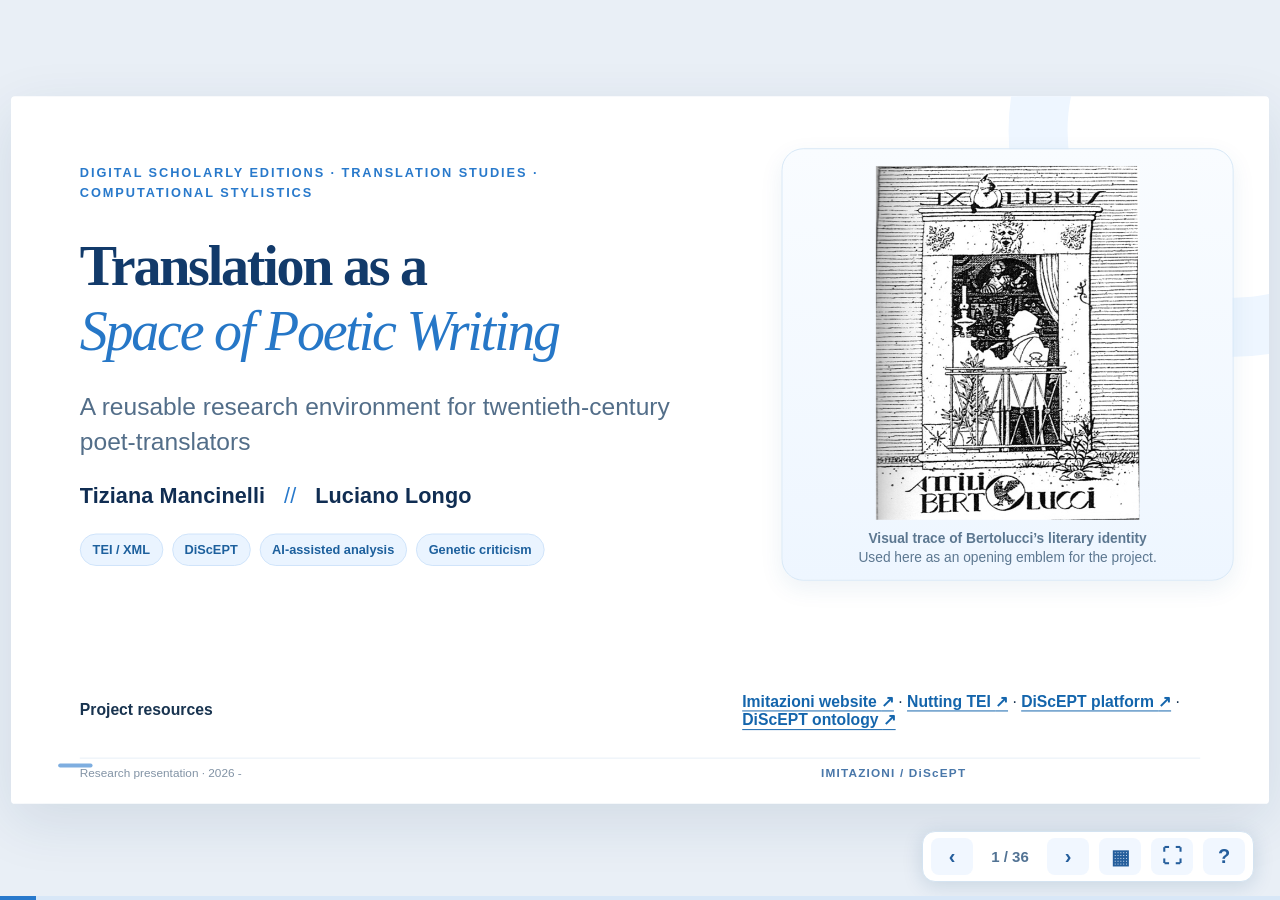
==== commit 4421ae12: "Update Imitazioni_DiScEPT_slide_Mancinelli_Longo.html" ====
--- a/Imitazioni_DiScEPT_36_slide_Mancinelli_Longo.html
+++ b/Imitazioni_DiScEPT_36_slide_Mancinelli_Longo.html
@@ -115,6 +115,100 @@
 .dashboard-preview{display:grid;grid-template-columns:1fr 1fr;gap:20px;height:355px}.dash-panel{background:#f7fbff;border:1px solid #d7e8f5;border-radius:14px;padding:20px}.dash-title{font-size:22px;font-weight:760;color:#194f83;margin-bottom:12px}.dash-foot{font-size:14px;color:#6d849b;line-height:1.34;margin-top:10px}.bars-compare{height:225px;display:flex;align-items:flex-end;gap:9px;margin:15px 8px 0;border-bottom:2px solid #d5e6f4;padding-bottom:3px}.bar-pair{flex:1;height:100%;display:flex;align-items:flex-end;gap:3px;position:relative}.bar-pair span{width:47%;background:#246eb2;display:block;border-radius:5px 5px 0 0}.bar-pair span:last-of-type{background:#48a9ad}.bar-pair small{position:absolute;left:0;right:0;bottom:-25px;text-align:center;color:#56788f;font-size:12px}.dash-kpis{display:grid;grid-template-columns:1fr 1fr;gap:12px}.dash-kpi{border:1px solid #d3e8f7;background:#eaf5ff;border-radius:11px;padding:18px;text-align:center}.dash-kpi strong{font-size:38px;display:block;color:#195da6}.dash-kpi small{color:#577996;font-size:16px}.mono-line{font-family:Consolas,monospace;background:#edf5fc;color:#225c91;border-radius:8px;padding:10px;font-size:14px;line-height:1.45}
 .rights-grid{display:grid;grid-template-columns:1fr 1fr;gap:22px}.rights-card{height:350px;border:1px solid #cddfec;border-radius:13px;padding:22px;background:#f9fbfe}.rights-card h3{font-size:25px;color:#1b568e}.rights-card li{font-size:18px;color:#536f87;line-height:1.44;margin:13px 0}.rights-card.public{background:#eaf6ff;border-color:#bedbee}.pill-soft{background:#e1f2ff;border:1px solid #c6e2f8;padding:6px 11px;border-radius:50px;color:#1e639b;font-size:13px;font-weight:750}
 .case-note{background:#e8f4ff;border-left:6px solid #2b7dc4;color:#285a87;border-radius:8px;padding:17px 23px;font-size:18px;line-height:1.4;margin-top:17px}
+
+/* Scoped visual additions only for revised TEI slides 12, 13, 17, 18 and 22 */
+.tei-updated{justify-content:center;gap:13px}
+.tei-updated .tei-2col{display:grid;grid-template-columns:1fr 1fr;gap:20px;height:395px}
+.tei-updated .tei-glass{border:1px solid #cfe1f5;background:#f8fbff;border-radius:14px;padding:22px 24px;min-width:0;overflow:hidden}
+.tei-updated .tei-glass h3{margin:8px 0 18px;color:#153f73;font-size:25px;letter-spacing:-.02em}
+.tei-updated .tei-eyebrow{display:block;font-size:12px;color:#2876b9;font-weight:850;letter-spacing:.12em}
+.tei-updated .tei-codebox{background:#f2f8ff}
+.tei-updated .tei-code{padding:15px 17px;margin:8px 0 0;border-radius:10px;color:#1a4d80;background:#fff;border:1px solid #d6e7f7;font-size:15px;line-height:1.40;white-space:pre-wrap;font-family:ui-monospace,Consolas,'Liberation Mono',monospace}
+.tei-updated .tei-note{font-size:14px;color:#587792;line-height:1.35;margin:10px 0 0}
+.tei-updated .tei-phase{display:flex;gap:14px;align-items:flex-start;border-bottom:1px solid #e3edf8;padding:10px 0 15px}
+.tei-updated .tei-phase:last-child{border:none}
+.tei-updated .tei-phase>b{display:grid;place-items:center;flex:0 0 38px;height:38px;border-radius:10px;background:#dceeff;color:#1764a7;font-size:20px}
+.tei-updated .tei-phase strong{display:block;font-size:19px;color:#194a7b;margin-bottom:5px}
+.tei-updated .tei-phase span{font-size:16px;line-height:1.45;color:#607d98}
+.tei-updated .tei-banner{background:#eaf4ff;border-left:4px solid #2778c7;border-radius:8px;padding:12px 16px;color:#416a8d;font-size:15px;line-height:1.4;min-height:54px}
+.tei-updated .tei-banner b{color:#164c83}
+.tei-updated code{font-family:ui-monospace,Consolas,monospace}
+.tei-updated .tei-diplomatic{height:356px}
+.tei-updated .tei-paper{background:#fff;border:1px solid #b7c9dd;box-shadow:3px 5px 0 #e3edf7;border-radius:4px;width:300px;height:238px;margin:9px auto 0;padding:13px 23px;transform:rotate(-1deg);position:relative}
+.tei-updated .tei-paperlabel{font-size:10px;letter-spacing:.14em;font-weight:850;color:#7d9bb6;margin-bottom:16px}
+.tei-updated .tei-scribble{height:7px;border-radius:20px;background:linear-gradient(90deg,#7294b4,#9db8d0);opacity:.7;margin:14px 0 0;width:90%;transform:skewX(-17deg)}
+.tei-updated .tei-scribble.short{width:64%}.tei-updated .tei-scribble.tiny{width:45%}
+.tei-updated .tei-highlight{font-size:12px;color:#0c62a1;background:#e0f0ff;border:1px dashed #4c99d0;border-radius:4px;padding:8px 10px;margin:9px -11px 0}
+.tei-updated .tei-diplomatic .tei-code{font-size:15px;line-height:1.4}
+.tei-updated .tei-diplomatic .tei-glass{padding:16px 22px}
+.tei-updated .tei-diplomatic .tei-note{font-size:14px;line-height:1.35;margin:8px 0 0}
+.tei-updated .tei-dual{display:flex;align-items:center;justify-content:space-between;margin-top:8px;gap:7px}
+.tei-updated .tei-dual span{background:#e4f2ff;border-radius:8px;padding:9px 10px;flex:1;text-align:center;color:#1c5589}
+.tei-updated .tei-dual b{font-size:15px;display:block}.tei-updated .tei-dual small{font-size:11px;display:block;line-height:1.22;margin-top:3px}.tei-updated .tei-dual em{font-size:24px;color:#2a74ac}
+.tei-updated .tei-trilayer{display:grid;grid-template-columns:1fr 32px 1fr 32px 1fr;gap:8px;height:337px;align-items:stretch}
+.tei-updated .tei-layer{padding:27px 20px;background:#f5faff;border:1px solid #cfe2f5;border-radius:13px;display:flex;flex-direction:column}
+.tei-updated .tei-layer.primary{background:#e4f1ff;border-color:#9cc4eb}
+.tei-updated .tei-layer h3{font-size:26px;color:#174f86;margin:16px 0 16px}
+.tei-updated .tei-layer p{color:#56738c;font-size:17px;line-height:1.45;flex:1;margin:0}
+.tei-updated .tei-layer .tei-tagrow{display:flex;gap:6px;flex-wrap:wrap}
+.tei-updated .tei-layer .tei-tagrow code{font-size:12px;background:white;border:1px solid #d4e5f6;border-radius:5px;color:#2266a4;padding:5px 7px}
+.tei-updated .tei-garrow{display:grid;place-items:center;font-size:30px;color:#3c8bc5;font-weight:800}
+
+/* Bertolucci visual added on opening slides */
+.bert-cover-card{display:flex;flex-direction:column;align-items:center;justify-content:center;background:linear-gradient(180deg,#f9fcff 0%,#eef6ff 100%);border:1px solid #d6e7f6;border-radius:22px;padding:18px 18px 14px;box-shadow:0 8px 24px rgba(25,84,141,.08)}
+.bert-cover-card img{max-width:100%;max-height:360px;object-fit:contain;filter:grayscale(100%)}
+.bert-cover-card figcaption{margin-top:10px;text-align:center;color:#5c7790;font-size:14px;line-height:1.35}
+.slide-visual-row{display:grid;grid-template-columns:1.1fr .9fr;gap:22px;align-items:start}
+.bert-card{background:#fbfdff;border:1px solid #d6e7f6;border-radius:16px;padding:18px;box-shadow:0 8px 22px rgba(30,86,145,.06)}
+.bert-card img{display:block;width:100%;max-height:320px;object-fit:contain;margin:0 auto 10px;filter:grayscale(100%)}
+.bert-card .mini-cap{font-size:14px;line-height:1.35;color:#627f98;text-align:center}
+
+
+/* Smart Align documentation — slides 19 and 23 */
+.sa-box{border:1px solid #d5e4f5;border-radius:15px;background:#f8fbff;padding:15px 17px;min-width:0}
+.sa-box.primary{background:#ebf4ff;border-color:#b7d6f5}
+.sa-eyebrow{color:#276caf;letter-spacing:.13em;text-transform:uppercase;font-size:12px;font-weight:850}
+.sa-box h3{font-size:21px;color:#184b80;margin:8px 0 6px}
+.sa-box p{font-size:16px;line-height:1.32;color:#516d89;margin:0}
+.sa-flow{display:grid;grid-template-columns:repeat(4,1fr);gap:14px;align-items:stretch;margin-bottom:16px}
+.sa-flow .sa-box{min-height:145px;position:relative}
+.sa-flow .sa-box:not(:last-child):after{content:'→';position:absolute;right:-17px;top:51px;color:#206aad;font-size:24px;font-weight:800;z-index:2}
+.sa-two{display:grid;grid-template-columns:1.05fr .95fr;gap:17px}
+.sa-list{margin:7px 0 0;padding-left:20px;color:#486885;font-size:16px;line-height:1.4}
+.sa-note{margin-top:13px;border-left:5px solid #2174c6;background:#eef7ff;border-radius:7px;padding:12px 16px;color:#285a86;font-size:16px;line-height:1.36}
+.sa-model-table{width:100%;border-collapse:separate;border-spacing:0;font-size:15px;color:#264e78;table-layout:fixed;border:1px solid #d8e6f5;border-radius:12px;overflow:hidden}
+.sa-model-table th{background:#dcecff;text-align:left;padding:9px 10px;font-size:13px;color:#144775;letter-spacing:.04em}
+.sa-model-table td{border-top:1px solid #e1eaf6;padding:9px 10px;vertical-align:middle;line-height:1.28}
+.sa-model-table tbody tr:nth-child(even){background:#f7fbff}
+.sa-model-table td:first-child{font-weight:800}
+.sa-model-table small{display:block;color:#5e7a98;font-size:12px;font-weight:550;overflow-wrap:anywhere;margin-top:3px}
+.sa-mbottom{display:grid;grid-template-columns:1.04fr .96fr;gap:15px;margin-top:13px}
+.sa-mbottom .sa-box{min-height:120px}
+.sa-mbottom .sa-box p{font-size:15px}
+.sa-privacy{display:inline-flex;align-items:center;gap:8px;background:#e9f3fd;border:1px solid #c8dff5;color:#175a96;font-size:14px;font-weight:800;border-radius:100px;padding:6px 13px;margin-bottom:11px}
+
+/* Focused revisions: introductory slide + external scientific resources */
+.objective-refined{justify-content:center;}
+.objective-refined .focus-hero{display:grid;grid-template-columns:minmax(0,1fr) 225px;align-items:center;column-gap:38px;height:245px;min-height:245px;padding:18px 30px;margin-bottom:15px;box-sizing:border-box;background:linear-gradient(110deg,#eaf4ff 0%,#f8fbff 78%,#ffffff 100%)}
+.focus-eyebrow{font-size:12px;color:#2b73b5;font-weight:850;letter-spacing:.15em;text-transform:uppercase;margin-bottom:10px}
+.objective-refined .focus-hero blockquote{font-family:Georgia,'Times New Roman',serif;font-size:30px;line-height:1.2;max-width:765px;letter-spacing:-.012em;margin:0;color:#163d6d}
+.objective-refined .focus-hero .purpose-sub{font-size:15px;margin:13px 0 0;letter-spacing:.005em}
+.focus-portrait{display:flex;flex-direction:column;justify-content:center;align-items:center;height:210px;margin:0;padding:9px 16px;box-sizing:border-box;border:1px solid #dce9f7;background:white;border-radius:11px}
+.focus-portrait img{max-width:165px;max-height:170px;width:auto;height:auto;object-fit:contain;filter:grayscale(1)}
+.focus-portrait figcaption{color:#67809a;font-size:11px;margin-top:7px;text-align:center}
+.objective-refined .focus-steps{gap:16px;height:154px}
+.objective-refined .focus-steps .panel{height:154px;box-sizing:border-box;padding:17px 22px 15px}
+.objective-refined .focus-steps .step-label{font-size:12px;color:#3180c6;font-weight:850;letter-spacing:.1em;margin-bottom:7px}
+.objective-refined .focus-steps h3{margin:0 0 7px;font-size:21px;color:#174a82}
+.objective-refined .focus-steps p{margin:0;font-size:16px;line-height:1.38;color:#54718c}
+.objective-resource{text-align:right;margin-top:10px;font-size:16px}
+.ext-resource{display:inline!important;color:#1465ac!important;text-decoration:underline!important;text-decoration-thickness:1.4px;text-underline-offset:4px;font-weight:760!important}
+.ext-resource:focus-visible{outline:3px solid #2b75bf;outline-offset:3px;border-radius:3px}
+.resource-separator{padding:0 7px;color:#99acc0}
+.poetic-constellations{width:100%;max-width:100%;box-sizing:border-box;margin-top:7px}
+.links-refined{font-size:12px;line-height:1.45}
+.links-refined span{flex-wrap:wrap}
+
 </style></head><body><div aria-label="Imitazioni slide presentation" class="deck"><section aria-label="Slide 1: Imitazioni" class="slide cover" data-section="OPENING" data-title="Imitazioni">
 <div class="canvas"><main class="slide-content">
 <div class="cover-grid">
@@ -125,18 +219,26 @@
 <div class="cover-authors">Tiziana Mancinelli <span class="author-sep">//</span> Luciano Longo</div>
 <div class="cover-tags"><span>TEI / XML</span><span>DiScEPT</span><span>AI-assisted analysis</span><span>Genetic criticism</span></div>
 </div>
-<svg aria-label="From originals to translation to poetic writing" class="cover-graphic" viewbox="0 0 460 440" xmlns="http://www.w3.org/2000/svg">
-<circle cx="230" cy="220" fill="#eef6ff" r="194"></circle><circle cx="230" cy="220" fill="none" r="150" stroke="#bdd9f7" stroke-dasharray="5 8" stroke-width="2"></circle>
-<path d="M135 122Q255 120 335 215" fill="none" stroke="#4c87c8" stroke-linecap="round" stroke-width="5"></path>
-<path d="M325 210L338 226L342 201" fill="none" stroke="#4c87c8" stroke-linecap="round" stroke-width="5"></path>
-<path d="M327 253Q210 344 129 250" fill="none" stroke="#4c87c8" stroke-linecap="round" stroke-width="5"></path>
-<path d="M141 254L125 239L120 269" fill="none" stroke="#4c87c8" stroke-linecap="round" stroke-width="5"></path>
-<rect fill="#fff" height="92" rx="16" stroke="#bad1ec" width="176" x="78" y="65"></rect><text fill="#183f70" font-size="21" font-weight="700" text-anchor="middle" x="166" y="101">ORIGINALS</text><text fill="#6e87a3" font-size="16" text-anchor="middle" x="166" y="127">works · versions</text>
-<rect fill="#17559b" height="92" rx="16" width="176" x="253" y="189"></rect><text fill="#fff" font-size="21" font-weight="700" text-anchor="middle" x="341" y="225">TRANSLATIONS</text><text fill="#dceeff" font-size="16" text-anchor="middle" x="341" y="251">alignments · choices</text>
-<rect fill="#fff" height="92" rx="16" stroke="#bad1ec" width="210" x="44" y="284"></rect><text fill="#183f70" font-size="21" font-weight="700" text-anchor="middle" x="149" y="319">POETIC WRITING</text><text fill="#6e87a3" font-size="16" text-anchor="middle" x="149" y="347">style · revision · memory</text>
-</svg>
-</div></main><div class="slide-footer"><span class="footer-ref">Research presentation · 2026</span><span class="footer-brand">IMITAZIONI / DiScEPT</span><span class="slide-index">01—36</span></div></div>
-</section><section aria-label="Slide 2: What are we trying to understand?" class="slide" data-section="RESEARCH OBJECTIVES" data-title="What are we trying to understand?"><div class="canvas"><header class="slide-head"><div class="section-kicker">02 / 36 · RESEARCH OBJECTIVES</div><h2>What are we trying to understand?</h2><p class="sub">Translation as a form of poetic writing, not an auxiliary literary activity</p></header><main class="slide-content"><div class="purpose-hero"><blockquote>When Bertolucci translates another poet, what changes—and what might these choices reveal about his own poetic voice?</blockquote><p class="purpose-sub">The research connects documentary philology, translation studies, comparative stylistics and reproducible computational evidence.</p></div><div class="purpose-flow"><div class="panel"><h3>Document</h3><p>Identify works, witnesses, manuscripts, publications and translation acts.</p></div><div class="panel"><h3>Compare</h3><p>Align original and translated units at verse and word levels, with scholarly review.</p></div><div class="panel"><h3>Interpret</h3><p>Test recurring lexical, syntactic and rhythmic patterns across Bertolucci’s work.</p></div></div></main><div class="slide-footer"><span class="footer-ref">Imitazioni · DiScEPT · Digital Scholarly Editions</span><span class="footer-brand">IMITAZIONI / DiScEPT</span><span class="slide-index">02—36</span></div></div></section><section aria-label="Slide 3: A twentieth-century problem" class="slide" data-section="CONTEXT" data-title="A twentieth-century problem">
+<figure aria-label="Bookplate image associated with Attilio Bertolucci" class="bert-cover-card cover-graphic"><img alt="Bookplate style illustration with the text Ex Libris and Attilio Bertolucci" src="[data-uri]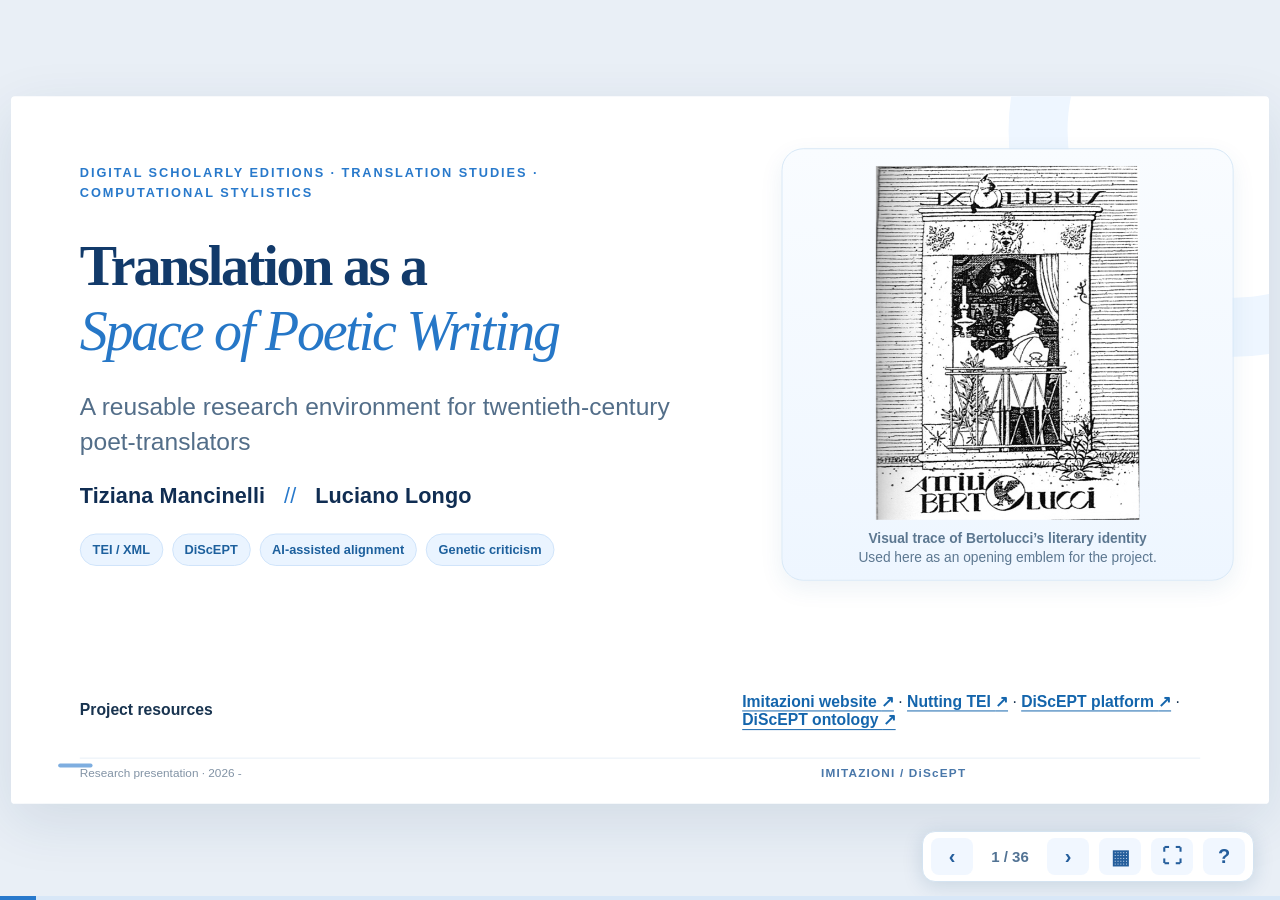
==== commit 961e503c: "Update Imitazioni_DiScEPT_36_slide_Mancinelli_Longo.html" ====
--- a/Imitazioni_DiScEPT_36_slide_Mancinelli_Longo.html
+++ b/Imitazioni_DiScEPT_36_slide_Mancinelli_Longo.html
@@ -217,7 +217,7 @@
 <h1>Translation as a<br/><em>Space of Poetic Writing</em></h1>
 <p class="lead">A reusable research environment for twentieth-century poet-translators</p>
 <div class="cover-authors">Tiziana Mancinelli <span class="author-sep">//</span> Luciano Longo</div>
-<div class="cover-tags"><span>TEI / XML</span><span>DiScEPT</span><span>AI-assisted analysis</span><span>Genetic criticism</span></div>
+<div class="cover-tags"><span>TEI / XML</span><span>DiScEPT</span><span>AI-assisted alignment</span><span>Genetic criticism</span></div>
 </div>
 <figure aria-label="Bookplate image associated with Attilio Bertolucci" class="bert-cover-card cover-graphic"><img alt="Bookplate style illustration with the text Ex Libris and Attilio Bertolucci" src="[data-uri]